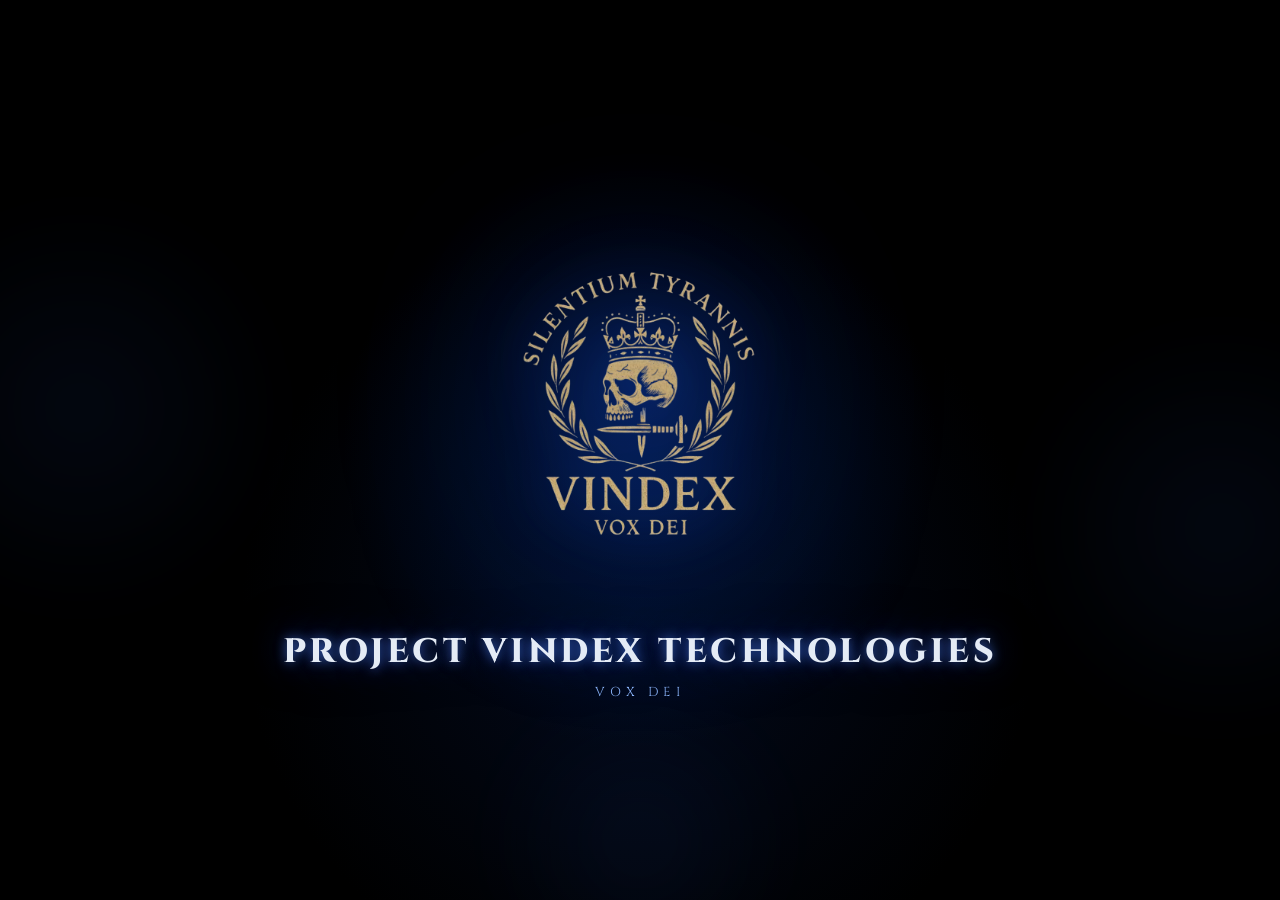
==== index.html @ 969393f7 "Update index.html" ====
<!DOCTYPE html>
<html lang="en">
<head>
  <meta charset="UTF-8" />
  <meta name="viewport" content="width=device-width, initial-scale=1.0" />

  <title>Project Vindex Technologies</title>

  <link rel="stylesheet" href="./style.css?v=21000" />
  <link href="https://fonts.googleapis.com/css2?family=Cinzel:wght@400;600;700;800&family=Inter:wght@300;400;500;600&display=swap" rel="stylesheet" />
</head>

<body>
  <div id="intro" class="intro">
    <div class="smoke smoke-one"></div>
    <div class="smoke smoke-two"></div>
    <div class="smoke smoke-three"></div>

    <img src="vindex-logo.png" class="intro-logo" alt="Project Vindex Technologies Logo" />

    <h1 class="intro-title">Project Vindex Technologies</h1>
    <p class="intro-tagline">Vox Dei</p>
  </div>

  <main class="vindex-screen">
    <div class="parallax-bg"></div>
    <div class="dark-overlay"></div>

    <section id="splashPanel" class="entry-panel active-panel">
      <h1 class="main-title">Project Vindex</h1>
      <p class="main-sub">Establish the record.</p>

      <button id="createBtn" class="primary-btn">Create Account</button>
      <button id="loginBtn" class="secondary-btn">Login</button>
    </section>

    <section id="createPanel" class="form-panel hidden-panel">
      <h2>Create Account</h2>
      <p>Begin your record.</p>

      <input id="fullName" type="text" placeholder="Full Name" />
      <input id="createEmail" type="email" placeholder="Email Address" />
      <input id="createPassword" type="password" placeholder="Create Password" />
      <input id="confirmPassword" type="password" placeholder="Confirm Password" />

      <button id="submitCreateBtn" class="primary-btn">Enter Vindex</button>
      <button id="backFromCreateBtn" class="text-btn">Back</button>
    </section>

    <section id="loginPanel" class="form-panel hidden-panel">
      <h2>Login</h2>
      <p>Return to your record.</p>

      <input id="loginEmail" type="email" placeholder="Email Address" />
      <input id="loginPassword" type="password" placeholder="Password" />

      <button id="submitLoginBtn" class="primary-btn">Access Record</button>
      <button id="backFromLoginBtn" class="text-btn">Back</button>
    </section>

    <div id="messageBox" class="message-box"></div>
  </main>

  <script src="./script.js?v=21000"></script>
</body>
</html>
---- style.css ----
* {
  margin: 0;
  padding: 0;
  box-sizing: border-box;
}

html,
body {
  min-height: 100%;
  background: #000;
  color: #e6edf3;
  font-family: "Inter", Arial, sans-serif;
}

button,
input {
  font-family: inherit;
}

/* INTRO */

.intro {
  position: fixed;
  inset: 0;
  z-index: 9999;
  background:
    radial-gradient(circle at center, rgba(0, 38, 100, 0.46), transparent 38%),
    radial-gradient(circle at 50% 68%, rgba(3, 12, 35, 0.82), transparent 45%),
    #000;
  display: flex;
  align-items: center;
  justify-content: center;
  flex-direction: column;
  overflow: hidden;
}

.smoke {
  position: absolute;
  width: 420px;
  height: 420px;
  border-radius: 50%;
  background: radial-gradient(circle, rgba(35, 82, 180, 0.22), transparent 72%);
  filter: blur(36px);
  opacity: 0.45;
  pointer-events: none;
}

.smoke-one {
  left: -130px;
  top: 22%;
  animation: smokeDriftOne 6s ease-in-out infinite;
}

.smoke-two {
  right: -150px;
  bottom: 18%;
  animation: smokeDriftTwo 7s ease-in-out infinite;
}

.smoke-three {
  width: 300px;
  height: 300px;
  bottom: -90px;
  animation: smokeDriftThree 8s ease-in-out infinite;
}

.intro-logo {
  position: relative;
  z-index: 3;
  width: 285px;
  max-width: 82vw;
  opacity: 0;
  filter:
    blur(22px)
    brightness(0.85)
    contrast(1.05)
    drop-shadow(0 0 24px rgba(10, 50, 160, 0.85))
    drop-shadow(0 0 78px rgba(0, 18, 95, 0.85));
  transform: scale(0.62);
  animation: logoSmokeIn 3.7s cubic-bezier(.2,.8,.2,1) forwards;
}

.intro-title {
  position: relative;
  z-index: 3;
  margin-top: 26px;
  padding: 0 18px;
  font-family: "Cinzel", Georgia, serif;
  font-size: clamp(22px, 6vw, 34px);
  font-weight: 800;
  letter-spacing: 3.5px;
  text-align: center;
  text-transform: uppercase;
  color: #eef5ff;
  opacity: 0;
  text-shadow:
    0 0 12px rgba(80, 135, 255, 0.72),
    0 0 34px rgba(18, 62, 190, 0.65),
    0 0 68px rgba(0, 0, 0, 1);
  animation: titleRise 2.8s ease forwards;
  animation-delay: 0.9s;
}

.intro-tagline {
  position: relative;
  z-index: 3;
  margin-top: 8px;
  font-family: "Cinzel", Georgia, serif;
  font-size: 13px;
  letter-spacing: 5px;
  color: #8eb8ff;
  opacity: 0;
  text-transform: uppercase;
  animation: titleRise 2.4s ease forwards;
  animation-delay: 1.35s;
}

.intro-exit {
  animation: introFadeExit 1.25s ease forwards;
}

/* LOGIN */

.vindex-screen {
  position: relative;
  min-height: 100vh;
  background: #000;
  display: flex;
  align-items: center;
  justify-content: center;
  padding: 20px;
  overflow: hidden;
}

.parallax-bg {
  position: absolute;
  inset: -24px;
  background: url("vindex-bg.png") no-repeat center center;
  background-size: cover;
  transform: scale(1.06);
  transition: transform 0.2s ease-out;
  z-index: 0;
}

.dark-overlay {
  position: absolute;
  inset: 0;
  background:
    radial-gradient(circle at center, rgba(0, 42, 120, 0.18), transparent 38%),
    linear-gradient(to bottom, rgba(0,0,0,0.38), rgba(0,0,0,0.68));
  z-index: 1;
}

.vindex-screen::before,
.vindex-screen::after {
  content: "";
  position: absolute;
  width: 175px;
  height: 240px;
  border-radius: 50%;
  background: radial-gradient(
    circle,
    rgba(255, 145, 45, 0.34) 0%,
    rgba(255, 110, 25, 0.16) 35%,
    transparent 72%
  );
  filter: blur(15px);
  z-index: 1;
  pointer-events: none;
  animation: torchFlicker 2.2s infinite ease-in-out;
}

.vindex-screen::before {
  left: 5%;
  top: 36%;
}

.vindex-screen::after {
  right: 5%;
  top: 36%;
  animation-delay: 0.7s;
}

.entry-panel,
.form-panel {
  position: relative;
  z-index: 3;
  width: 100%;
  max-width: 400px;
  text-align: center;
  animation: panelArrival 0.65s ease forwards;
}

.hidden-panel {
  display: none;
}

.active-panel {
  display: block;
}

.entry-panel,
.form-panel {
  padding: 24px;
  border-radius: 20px;
  border: 1px solid rgba(95, 135, 215, 0.38);
  background:
    linear-gradient(145deg, rgba(10, 18, 35, 0.72), rgba(0, 0, 0, 0.68));
  backdrop-filter: blur(10px);
  box-shadow:
    0 18px 42px rgba(0, 0, 0, 0.78),
    0 0 36px rgba(15, 70, 180, 0.18),
    inset 0 0 22px rgba(255, 255, 255, 0.035);
}

.main-title,
.form-panel h2 {
  font-family: "Cinzel", Georgia, serif;
  font-size: 30px;
  letter-spacing: 4px;
  margin-bottom: 8px;
  color: #f1f6ff;
  text-transform: uppercase;
  text-shadow:
    0 0 12px rgba(80, 130, 255, 0.5),
    0 0 32px rgba(18, 60, 190, 0.52);
}

.main-sub,
.form-panel p {
  color: #b6c0cc;
  font-size: 14px;
  margin-bottom: 18px;
  letter-spacing: 0.5px;
}

input {
  width: 100%;
  padding: 15px;
  margin: 8px 0;
  border-radius: 12px;
  border: 1px solid rgba(130, 170, 230, 0.38);
  background: rgba(0, 0, 0, 0.7);
  color: #e6edf3;
  font-size: 15px;
  outline: none;
}

input::placeholder {
  color: rgba(230, 237, 243, 0.55);
}

input:focus {
  border-color: rgba(125, 175, 255, 0.82);
  box-shadow: 0 0 16px rgba(60, 120, 255, 0.22);
}

.primary-btn,
.secondary-btn {
  width: 100%;
  padding: 15px;
  margin-top: 11px;
  border-radius: 14px;
  font-weight: 800;
  letter-spacing: 1.6px;
  text-transform: uppercase;
  cursor: pointer;
  transition: transform 0.15s ease, box-shadow 0.15s ease, border 0.15s ease;
}

.primary-btn {
  background: linear-gradient(135deg, #f4f7fa, #aeb6bd);
  color: #050505;
  border: 1px solid rgba(255, 255, 255, 0.82);
  box-shadow:
    0 0 18px rgba(80, 130, 255, 0.28),
    inset 0 0 10px rgba(255,255,255,0.28);
}

.secondary-btn {
  background: rgba(0, 0, 0, 0.62);
  color: #d9dee3;
  border: 1px solid rgba(130, 170, 230, 0.46);
}

.primary-btn:active,
.secondary-btn:active,
.text-btn:active {
  transform: scale(0.97);
}

.text-btn {
  margin-top: 13px;
  background: none;
  border: none;
  color: #c6ced6;
  font-size: 15px;
}

/* DASHBOARD */

.dash-page {
  position: relative;
  min-height: 100vh;
  background: url("vindex-dashboard.png") no-repeat center center;
  background-size: cover;
  color: #d9dee3;
  overflow-x: hidden;
}

.dash-page::after {
  content: "";
  position: absolute;
  inset: 0;
  background: radial-gradient(circle at center, transparent 38%, rgba(0, 0, 0, 0.72) 100%);
  z-index: 1;
  pointer-events: none;
}

.dash-overlay {
  position: absolute;
  inset: 0;
  background:
    radial-gradient(circle at center, rgba(255,255,255,0.08), transparent 38%),
    linear-gradient(to bottom, rgba(0,0,0,0.55), rgba(0,0,0,0.86));
  backdrop-filter: blur(2px);
  z-index: 1;
}

.dash-hero {
  position: relative;
  z-index: 2;
  text-align: center;
  padding: 42px 20px 12px;
  animation: fadeDown 0.65s ease forwards;
}

.pv-mark {
  font-size: 28px;
  margin-bottom: 10px;
  opacity: 0.78;
  text-shadow: 0 0 14px rgba(255,255,255,0.25);
}

.dash-hero h1 {
  font-family: "Cinzel", Georgia, serif;
  font-size: 25px;
  letter-spacing: 3px;
  text-transform: uppercase;
  color: #e6edf3;
  text-shadow:
    0 0 10px rgba(255,255,255,0.22),
    0 0 22px rgba(0,0,0,0.9);
}

.latin {
  font-size: 13px;
  color: #aeb6bd;
  letter-spacing: 2px;
  margin-top: 4px;
  opacity: 0.85;
}

.dash-actions {
  position: relative;
  z-index: 2;
  padding: 20px;
  display: grid;
  grid-template-columns: 1fr 1fr;
  gap: 18px;
  animation: riseIn 0.65s ease forwards;
}

.dash-card {
  min-height: 255px;
  background: rgba(0, 0, 0, 0.68);
  border: 1px solid rgba(220, 230, 240, 0.48);
  border-radius: 18px;
  padding: 20px 14px;
  text-align: center;
  color: #e6edf3;
  backdrop-filter: blur(8px);
  box-shadow:
    inset 0 0 22px rgba(255,255,255,0.045),
    0 8px 22px rgba(0,0,0,0.75);
  transition: transform 0.18s ease, border 0.18s ease, box-shadow 0.18s ease, background 0.18s ease;
}

.dash-card:first-child {
  animation: glowPulse 3s infinite ease-in-out;
}

.card-icon {
  font-size: 30px;
  margin-bottom: 18px;
}

.dash-card span {
  display: block;
  font-family: "Cinzel", Georgia, serif;
  font-size: 20px;
  font-weight: 600;
  line-height: 1.15;
}

.dash-card small {
  display: block;
  margin-top: 14px;
  font-size: 14px;
  color: #b8c0c8;
  line-height: 1.35;
}

.dash-card b {
  display: block;
  margin-top: 18px;
  font-size: 20px;
  color: #d9dee3;
  font-weight: normal;
}

.dash-card:hover,
.dash-card:focus {
  border-color: #ffffff;
  background: rgba(10,10,10,0.78);
  box-shadow:
    0 0 18px rgba(255,255,255,0.25),
    0 0 42px rgba(255,255,255,0.08),
    inset 0 0 18px rgba(255,255,255,0.07);
}

.dash-card:active {
  transform: scale(0.96);
}

.dash-footer {
  position: relative;
  z-index: 2;
  margin: 24px 20px 0;
  padding-top: 14px;
  border-top: 1px solid rgba(255,255,255,0.1);
  display: flex;
  justify-content: space-between;
  align-items: center;
}

.dash-footer button {
  background: none;
  border: none;
  color: #aeb6bd;
  font-size: 14px;
}

.dash-footer p {
  font-size: 11px;
  color: #8d969e;
  text-align: center;
  letter-spacing: 1px;
  max-width: 200px;
}

/* GUIDEBOOK */

.guide-page {
  position: relative;
  min-height: 100vh;
  background: url("vindex-dashboard.png") center center no-repeat;
  background-size: cover;
  color: #e6edf3;
  overflow-x: hidden;
}

.guide-overlay {
  position: absolute;
  inset: 0;
  background:
    radial-gradient(circle at 50% 16%, rgba(127,184,255,0.20), transparent 24%),
    radial-gradient(circle at center, rgba(255,255,255,0.07), transparent 38%),
    linear-gradient(to bottom, rgba(0,0,0,0.70), rgba(0,0,0,0.94));
  backdrop-filter: blur(3px);
  z-index: 1;
}

.guide-wrap {
  position: relative;
  z-index: 2;
  max-width: 850px;
  margin: 0 auto;
  padding: 24px 18px 46px;
}

.guide-back {
  width: 100%;
  padding: 13px;
  margin-bottom: 24px;
  border-radius: 12px;
  border: 1px solid rgba(127,184,255,0.35);
  background: rgba(0,0,0,0.66);
  color: #d9dee3;
  font-size: 14px;
  letter-spacing: 0.5px;
  box-shadow: 0 0 18px rgba(127,184,255,0.10);
}

.guide-hero {
  text-align: center;
  margin-bottom: 22px;
  animation: fadeDown 0.7s ease forwards;
}

.guide-kicker {
  font-size: 11px;
  letter-spacing: 3px;
  color: #7fb8ff;
  margin-bottom: 8px;
  text-transform: uppercase;
  opacity: 0.85;
}

.guide-hero h1 {
  font-family: "Cinzel", Georgia, serif;
  font-size: 32px;
  letter-spacing: 3.5px;
  text-transform: uppercase;
  color: #f0f7ff;
  text-shadow:
    0 0 18px rgba(127,184,255,0.45),
    0 0 42px rgba(0,0,0,0.95);
}

.guide-subtitle {
  margin-top: 8px;
  font-size: 13px;
  letter-spacing: 2.5px;
  color: #aeb6bd;
  text-transform: uppercase;
}

.guide-line {
  margin-top: 12px;
  font-size: 15px;
  color: #d9dee3;
  opacity: 0.9;
}

.guide-command {
  border: 1px solid rgba(127,184,255,0.45);
  background:
    linear-gradient(135deg, rgba(127,184,255,0.12), rgba(0,0,0,0.74));
  border-radius: 18px;
  padding: 18px;
  margin-bottom: 18px;
  box-shadow:
    0 0 26px rgba(127,184,255,0.18),
    inset 0 0 22px rgba(255,255,255,0.035);
  animation: riseIn 0.65s ease forwards;
}

.guide-command span {
  display: block;
  font-family: "Cinzel", Georgia, serif;
  font-size: 13px;
  letter-spacing: 2px;
  text-transform: uppercase;
  color: #b9dcff;
  margin-bottom: 6px;
}

.guide-command p {
  color: #d4dce6;
  font-size: 15px;
  line-height: 1.45;
}

.guide-grid {
  display: flex;
  flex-direction: column;
  gap: 14px;
}

.guide-card {
  position: relative;
  border: 1px solid rgba(220,230,240,0.22);
  border-left: 4px solid rgba(127,184,255,0.55);
  border-radius: 17px;
  background:
    linear-gradient(135deg, rgba(127,184,255,0.055), rgba(0,0,0,0.74));
  padding: 17px;
  backdrop-filter: blur(9px);
  box-shadow:
    inset 0 0 18px rgba(255,255,255,0.035),
    0 8px 22px rgba(0,0,0,0.7),
    0 0 12px rgba(127,184,255,0.08);
  transition: all 0.25s ease;
  animation: riseIn 0.55s ease both;
}

.guide-card.active {
  border-color: rgba(127,184,255,0.85);
  border-left-color: #7fb8ff;
  box-shadow:
    0 0 24px rgba(127,184,255,0.26),
    0 0 60px rgba(127,184,255,0.08),
    inset 0 0 20px rgba(255,255,255,0.055);
}

.guide-header {
  display: flex;
  align-items: center;
  gap: 12px;
}

.guide-badge {
  width: 38px;
  height: 38px;
  border-radius: 50%;
  flex: 0 0 auto;
  display: grid;
  place-items: center;
  border: 1px solid rgba(127,184,255,0.55);
  background: rgba(127,184,255,0.12);
  color: #b9dcff;
  font-weight: 700;
  box-shadow:
    0 0 14px rgba(127,184,255,0.35),
    inset 0 0 10px rgba(255,255,255,0.05);
}

.guide-header h2 {
  font-family: "Cinzel", Georgia, serif;
  font-size: 18px;
  letter-spacing: 1px;
  color: #f0f7ff;
  line-height: 1.15;
}

.guide-header small {
  display: block;
  margin-top: 4px;
  color: #7fb8ff;
  font-size: 11px;
  letter-spacing: 1.4px;
  font-weight: 700;
}

.toggle-mark {
  margin-left: auto;
  width: 30px;
  height: 30px;
  border-radius: 50%;
  flex: 0 0 auto;
  display: grid;
  place-items: center;
  border: 1px solid rgba(127,184,255,0.38);
  color: #e6f2ff;
  font-size: 21px;
  line-height: 1;
  background: rgba(0,0,0,0.45);
}

.guide-body {
  max-height: 0;
  overflow: hidden;
  opacity: 0;
  transition: all 0.3s ease;
}

.guide-card.active .guide-body {
  max-height: 390px;
  opacity: 1;
  margin-top: 14px;
}

.guide-line-item {
  position: relative;
  padding: 10px 10px 10px 22px;
  margin-top: 7px;
  border-radius: 10px;
  background: rgba(255,255,255,0.035);
  border: 1px solid rgba(255,255,255,0.05);
  color: #cbd6e2;
  font-size: 14px;
  line-height: 1.35;
}

.guide-line-item::before {
  content: "";
  position: absolute;
  left: 9px;
  top: 15px;
  width: 6px;
  height: 6px;
  border-radius: 50%;
  background: #7fb8ff;
  box-shadow: 0 0 10px rgba(127,184,255,0.8);
}

/* MESSAGE */

.message-box {
  position: fixed;
  bottom: 20px;
  left: 15px;
  right: 15px;
  display: none;
  padding: 12px;
  background: rgba(0,0,0,0.92);
  border: 1px solid #999;
  border-radius: 10px;
  text-align: center;
  color: #d9dee3;
  z-index: 10;
}

.message-box.show {
  display: block;
  animation: riseIn 0.25s ease forwards;
}

/* ANIMATIONS */

@keyframes logoSmokeIn {
  0% {
    opacity: 0;
    filter: blur(24px) brightness(0.72);
    transform: scale(0.55) translateY(14px);
  }

  42% {
    opacity: 0.62;
    filter: blur(12px) brightness(0.95);
  }

  100% {
    opacity: 1;
    filter:
      blur(0)
      brightness(1.1)
      contrast(1.14)
      drop-shadow(0 0 26px rgba(20, 70, 180, 0.82))
      drop-shadow(0 0 82px rgba(0, 25, 130, 0.72));
    transform: scale(1.12) translateY(0);
  }
}

@keyframes titleRise {
  0% {
    opacity: 0;
    transform: translateY(14px);
  }

  100% {
    opacity: 0.96;
    transform: translateY(0);
  }
}

@keyframes introFadeExit {
  to {
    opacity: 0;
    transform: scale(1.06);
    pointer-events: none;
  }
}

@keyframes smokeDriftOne {
  0%, 100% {
    transform: translate(0, 0) scale(1);
    opacity: 0.35;
  }

  50% {
    transform: translate(40px, -24px) scale(1.18);
    opacity: 0.75;
  }
}

@keyframes smokeDriftTwo {
  0%, 100% {
    transform: translate(0, 0) scale(1);
    opacity: 0.38;
  }

  50% {
    transform: translate(-42px, -18px) scale(1.2);
    opacity: 0.72;
  }
}

@keyframes smokeDriftThree {
  0%, 100% {
    transform: translateY(0) scale(1);
    opacity: 0.24;
  }

  50% {
    transform: translateY(-34px) scale(1.18);
    opacity: 0.6;
  }
}

@keyframes panelArrival {
  from {
    opacity: 0;
    transform: translateY(18px) scale(0.98);
  }

  to {
    opacity: 1;
    transform: translateY(0) scale(1);
  }
}

@keyframes riseIn {
  from {
    opacity: 0;
    transform: translateY(18px);
  }

  to {
    opacity: 1;
    transform: translateY(0);
  }
}

@keyframes fadeDown {
  from {
    opacity: 0;
    transform: translateY(-14px);
  }

  to {
    opacity: 1;
    transform: translateY(0);
  }
}

@keyframes glowPulse {
  0% {
    box-shadow:
      inset 0 0 22px rgba(255,255,255,0.045),
      0 8px 22px rgba(0,0,0,0.75);
  }

  50% {
    box-shadow:
      inset 0 0 25px rgba(255,255,255,0.08),
      0 0 26px rgba(255,255,255,0.22),
      0 8px 24px rgba(0,0,0,0.85);
  }

  100% {
    box-shadow:
      inset 0 0 22px rgba(255,255,255,0.045),
      0 8px 22px rgba(0,0,0,0.75);
  }
}

@keyframes torchFlicker {
  0% {
    opacity: 0.55;
    transform: scale(1) translateY(0);
  }

  20% {
    opacity: 0.82;
    transform: scale(1.08) translateY(-4px);
  }

  40% {
    opacity: 0.48;
    transform: scale(0.96) translateY(2px);
  }

  60% {
    opacity: 0.78;
    transform: scale(1.05) translateY(-3px);
  }

  80% {
    opacity: 0.62;
    transform: scale(1.02) translateY(1px);
  }

  100% {
    opacity: 0.55;
    transform: scale(1) translateY(0);
  }
}
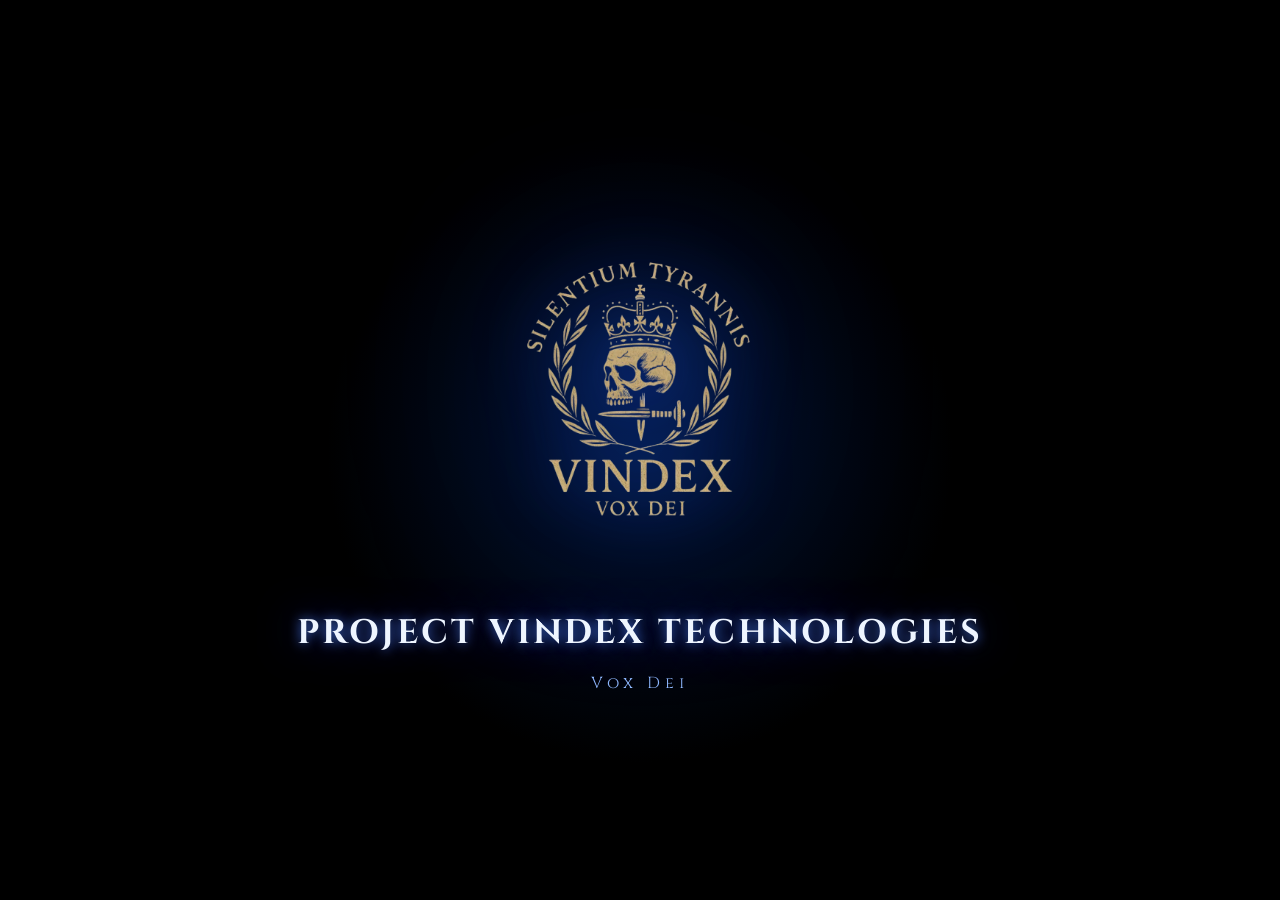
==== commit b3fd6e7f: "Update index.html" ====
--- a/index.html
+++ b/index.html
@@ -6,35 +6,282 @@
 
   <title>Project Vindex Technologies</title>
 
-  <link rel="stylesheet" href="./style.css?v=21000" />
   <link href="https://fonts.googleapis.com/css2?family=Cinzel:wght@400;600;700;800&family=Inter:wght@300;400;500;600&display=swap" rel="stylesheet" />
+
+  <style>
+    * {
+      margin: 0;
+      padding: 0;
+      box-sizing: border-box;
+    }
+
+    html, body {
+      min-height: 100%;
+      background: #000;
+      color: #e6edf3;
+      font-family: "Inter", Arial, sans-serif;
+    }
+
+    body {
+      overflow: hidden;
+    }
+
+    .intro {
+      position: fixed;
+      inset: 0;
+      z-index: 9999;
+      background:
+        radial-gradient(circle at center, rgba(0, 38, 100, 0.5), transparent 40%),
+        #000;
+      display: flex;
+      align-items: center;
+      justify-content: center;
+      flex-direction: column;
+    }
+
+    .intro-logo {
+      width: 280px;
+      max-width: 80vw;
+      opacity: 0;
+      filter:
+        blur(20px)
+        drop-shadow(0 0 30px rgba(35, 90, 220, 0.9));
+      animation: smokeIn 3.4s ease forwards;
+    }
+
+    .intro-title {
+      margin-top: 24px;
+      padding: 0 20px;
+      font-family: "Cinzel", Georgia, serif;
+      font-size: clamp(22px, 6vw, 34px);
+      letter-spacing: 3px;
+      text-align: center;
+      text-transform: uppercase;
+      opacity: 0;
+      color: #eef5ff;
+      text-shadow:
+        0 0 12px rgba(80, 135, 255, 0.8),
+        0 0 40px rgba(0, 40, 160, 0.8);
+      animation: titleIn 2.5s ease forwards;
+      animation-delay: 0.8s;
+    }
+
+    .intro-tagline {
+      margin-top: 8px;
+      font-family: "Cinzel", Georgia, serif;
+      letter-spacing: 5px;
+      color: #8eb8ff;
+      opacity: 0;
+      animation: titleIn 2s ease forwards;
+      animation-delay: 1.3s;
+    }
+
+    .intro.hide {
+      animation: fadeIntro 1.2s ease forwards;
+    }
+
+    .app {
+      position: relative;
+      min-height: 100vh;
+      background: url("vindex-bg.png") center/cover no-repeat;
+      display: flex;
+      align-items: center;
+      justify-content: center;
+      padding: 20px;
+    }
+
+    .app::before {
+      content: "";
+      position: absolute;
+      inset: 0;
+      background:
+        radial-gradient(circle at center, rgba(0, 42, 120, 0.18), transparent 38%),
+        linear-gradient(to bottom, rgba(0,0,0,0.42), rgba(0,0,0,0.72));
+    }
+
+    .panel {
+      position: relative;
+      z-index: 2;
+      width: 100%;
+      max-width: 400px;
+      padding: 24px;
+      border-radius: 20px;
+      border: 1px solid rgba(95, 135, 215, 0.4);
+      background: rgba(0,0,0,0.7);
+      backdrop-filter: blur(10px);
+      box-shadow:
+        0 18px 42px rgba(0,0,0,0.8),
+        0 0 36px rgba(15,70,180,0.22);
+      text-align: center;
+      display: none;
+      animation: panelIn 0.7s ease forwards;
+    }
+
+    .panel.active {
+      display: block;
+    }
+
+    h1, h2 {
+      font-family: "Cinzel", Georgia, serif;
+      text-transform: uppercase;
+      color: #f1f6ff;
+      text-shadow:
+        0 0 12px rgba(80,130,255,0.55),
+        0 0 32px rgba(18,60,190,0.55);
+    }
+
+    h1 {
+      font-size: 30px;
+      letter-spacing: 4px;
+      margin-bottom: 8px;
+    }
+
+    h2 {
+      font-size: 24px;
+      letter-spacing: 3px;
+      margin-bottom: 10px;
+    }
+
+    p {
+      color: #b6c0cc;
+      margin-bottom: 18px;
+    }
+
+    input {
+      width: 100%;
+      padding: 15px;
+      margin: 8px 0;
+      border-radius: 12px;
+      border: 1px solid rgba(130,170,230,0.4);
+      background: rgba(0,0,0,0.75);
+      color: #e6edf3;
+      font-size: 15px;
+      outline: none;
+    }
+
+    button {
+      width: 100%;
+      padding: 15px;
+      margin-top: 11px;
+      border-radius: 14px;
+      font-weight: 800;
+      letter-spacing: 1.5px;
+      text-transform: uppercase;
+      cursor: pointer;
+      font-family: inherit;
+    }
+
+    .primary {
+      background: linear-gradient(135deg, #f4f7fa, #aeb6bd);
+      color: #050505;
+      border: 1px solid rgba(255,255,255,0.8);
+    }
+
+    .secondary {
+      background: rgba(0,0,0,0.65);
+      color: #d9dee3;
+      border: 1px solid rgba(130,170,230,0.5);
+    }
+
+    .text {
+      background: none;
+      border: none;
+      color: #c6ced6;
+    }
+
+    .message {
+      position: fixed;
+      bottom: 20px;
+      left: 15px;
+      right: 15px;
+      display: none;
+      padding: 12px;
+      background: rgba(0,0,0,0.92);
+      border: 1px solid #999;
+      border-radius: 10px;
+      text-align: center;
+      color: #d9dee3;
+      z-index: 10000;
+    }
+
+    .message.show {
+      display: block;
+    }
+
+    @keyframes smokeIn {
+      0% {
+        opacity: 0;
+        filter: blur(24px) brightness(0.7);
+        transform: scale(0.55);
+      }
+
+      55% {
+        opacity: 0.65;
+        filter: blur(10px) brightness(0.95);
+      }
+
+      100% {
+        opacity: 1;
+        filter:
+          blur(0)
+          brightness(1.1)
+          contrast(1.12)
+          drop-shadow(0 0 28px rgba(20,70,180,0.9))
+          drop-shadow(0 0 80px rgba(0,25,130,0.75));
+        transform: scale(1.1);
+      }
+    }
+
+    @keyframes titleIn {
+      from {
+        opacity: 0;
+        transform: translateY(14px);
+      }
+
+      to {
+        opacity: 1;
+        transform: translateY(0);
+      }
+    }
+
+    @keyframes fadeIntro {
+      to {
+        opacity: 0;
+        visibility: hidden;
+      }
+    }
+
+    @keyframes panelIn {
+      from {
+        opacity: 0;
+        transform: translateY(18px);
+      }
+
+      to {
+        opacity: 1;
+        transform: translateY(0);
+      }
+    }
+  </style>
 </head>
 
 <body>
   <div id="intro" class="intro">
-    <div class="smoke smoke-one"></div>
-    <div class="smoke smoke-two"></div>
-    <div class="smoke smoke-three"></div>
-
     <img src="vindex-logo.png" class="intro-logo" alt="Project Vindex Technologies Logo" />
-
     <h1 class="intro-title">Project Vindex Technologies</h1>
     <p class="intro-tagline">Vox Dei</p>
   </div>
 
-  <main class="vindex-screen">
-    <div class="parallax-bg"></div>
-    <div class="dark-overlay"></div>
-
-    <section id="splashPanel" class="entry-panel active-panel">
-      <h1 class="main-title">Project Vindex</h1>
-      <p class="main-sub">Establish the record.</p>
-
-      <button id="createBtn" class="primary-btn">Create Account</button>
-      <button id="loginBtn" class="secondary-btn">Login</button>
+  <main class="app">
+    <section id="splashPanel" class="panel active">
+      <h1>Project Vindex</h1>
+      <p>Establish the record.</p>
+
+      <button class="primary" onclick="showPanel('createPanel')">Create Account</button>
+      <button class="secondary" onclick="showPanel('loginPanel')">Login</button>
     </section>
 
-    <section id="createPanel" class="form-panel hidden-panel">
+    <section id="createPanel" class="panel">
       <h2>Create Account</h2>
       <p>Begin your record.</p>
 
@@ -43,24 +290,102 @@
       <input id="createPassword" type="password" placeholder="Create Password" />
       <input id="confirmPassword" type="password" placeholder="Confirm Password" />
 
-      <button id="submitCreateBtn" class="primary-btn">Enter Vindex</button>
-      <button id="backFromCreateBtn" class="text-btn">Back</button>
+      <button class="primary" onclick="createUser()">Enter Vindex</button>
+      <button class="text" onclick="showPanel('splashPanel')">Back</button>
     </section>
 
-    <section id="loginPanel" class="form-panel hidden-panel">
+    <section id="loginPanel" class="panel">
       <h2>Login</h2>
       <p>Return to your record.</p>
 
       <input id="loginEmail" type="email" placeholder="Email Address" />
       <input id="loginPassword" type="password" placeholder="Password" />
 
-      <button id="submitLoginBtn" class="primary-btn">Access Record</button>
-      <button id="backFromLoginBtn" class="text-btn">Back</button>
+      <button class="primary" onclick="loginUser()">Access Record</button>
+      <button class="text" onclick="showPanel('splashPanel')">Back</button>
     </section>
-
-    <div id="messageBox" class="message-box"></div>
   </main>
 
-  <script src="./script.js?v=21000"></script>
+  <div id="messageBox" class="message"></div>
+
+  <script>
+    window.addEventListener("load", function () {
+      const intro = document.getElementById("intro");
+
+      setTimeout(function () {
+        intro.classList.add("hide");
+      }, 4300);
+
+      setTimeout(function () {
+        intro.style.display = "none";
+      }, 5600);
+    });
+
+    function showPanel(id) {
+      document.getElementById("splashPanel").classList.remove("active");
+      document.getElementById("createPanel").classList.remove("active");
+      document.getElementById("loginPanel").classList.remove("active");
+
+      document.getElementById(id).classList.add("active");
+    }
+
+    function createUser() {
+      const fullName = document.getElementById("fullName").value.trim();
+      const email = document.getElementById("createEmail").value.trim().toLowerCase();
+      const password = document.getElementById("createPassword").value.trim();
+      const confirmPassword = document.getElementById("confirmPassword").value.trim();
+
+      if (!fullName || !email || !password || !confirmPassword) {
+        showMessage("Complete all fields.");
+        return;
+      }
+
+      if (password !== confirmPassword) {
+        showMessage("Passwords do not match.");
+        return;
+      }
+
+      localStorage.setItem("vindex_user", JSON.stringify({
+        fullName: fullName,
+        email: email,
+        password: password
+      }));
+
+      localStorage.setItem("vindex_logged_in", "true");
+
+      window.location.href = "dashboard.html?v=22000";
+    }
+
+    function loginUser() {
+      const email = document.getElementById("loginEmail").value.trim().toLowerCase();
+      const password = document.getElementById("loginPassword").value.trim();
+
+      const user = JSON.parse(localStorage.getItem("vindex_user"));
+
+      if (!email || !password) {
+        showMessage("Enter email and password.");
+        return;
+      }
+
+      if (!user || user.email !== email || user.password !== password) {
+        showMessage("No matching record found.");
+        return;
+      }
+
+      localStorage.setItem("vindex_logged_in", "true");
+
+      window.location.href = "dashboard.html?v=22000";
+    }
+
+    function showMessage(text) {
+      const box = document.getElementById("messageBox");
+      box.textContent = text;
+      box.classList.add("show");
+
+      setTimeout(function () {
+        box.classList.remove("show");
+      }, 1800);
+    }
+  </script>
 </body>
 </html>
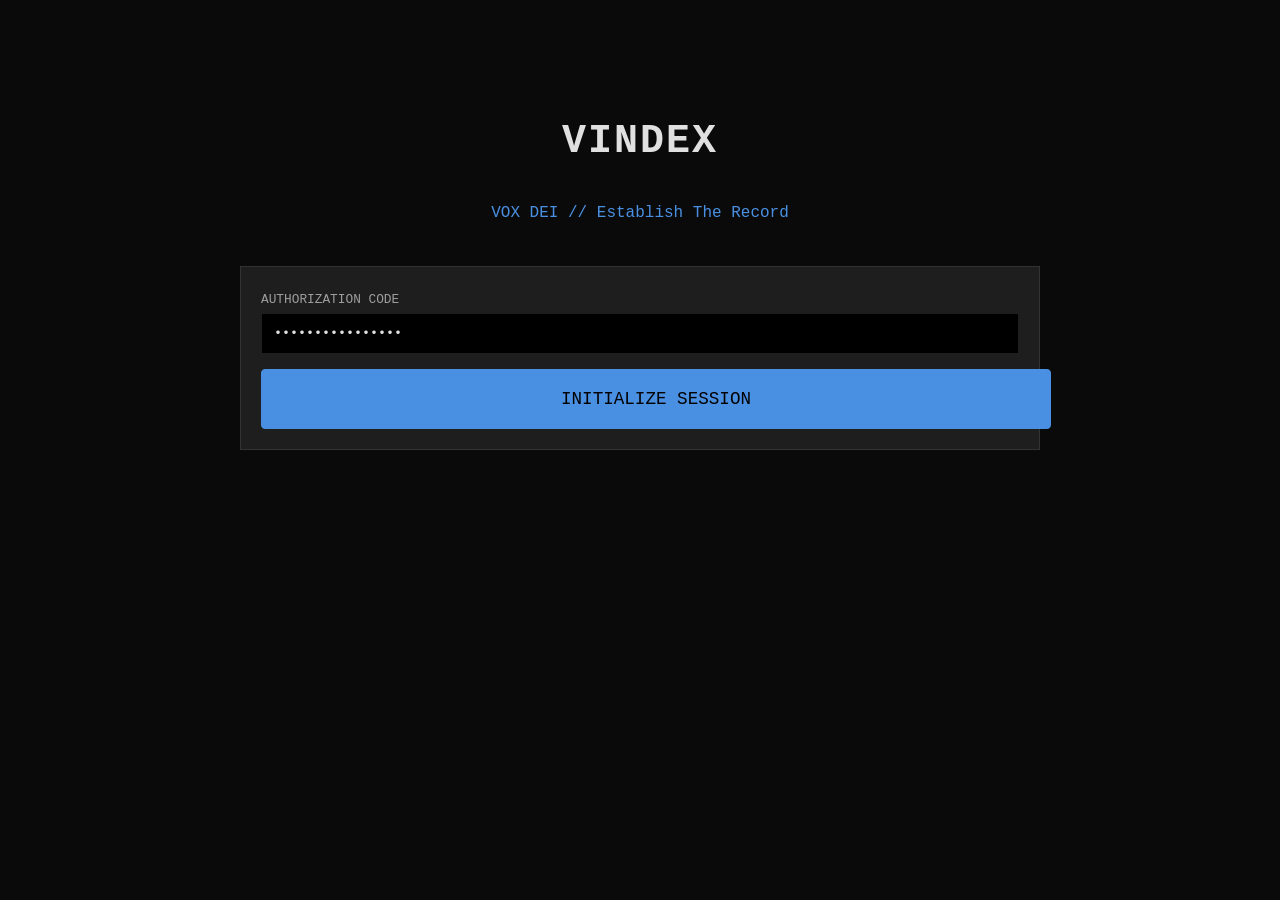
==== commit 9e2db6dc: "Update index.html" ====
--- a/index.html
+++ b/index.html
@@ -1,391 +1,25 @@
 <!DOCTYPE html>
 <html lang="en">
 <head>
-  <meta charset="UTF-8" />
-  <meta name="viewport" content="width=device-width, initial-scale=1.0" />
+  <meta charset="UTF-8">
+  <meta name="viewport" content="width=device-width, initial-scale=1.0">
+  <title>VINDEX | Front Gate</title>
+  <link rel="manifest" href="manifest.json">
+  <link rel="apple-touch-icon" href="assets/logo-192.png">
+  <link rel="stylesheet" href="style.css">
+</head>
+<body>
+  <div class="vindex-container" style="margin-top: 10vh; text-align: center;">
+    <h1 style="font-size: 2.5em; letter-spacing: 2px;">VINDEX</h1>
+    <p style="color: var(--accent-color); margin-bottom: 40px;">VOX DEI // Establish The Record</p>
 
-  <title>Project Vindex Technologies</title>
-
-  <link href="https://fonts.googleapis.com/css2?family=Cinzel:wght@400;600;700;800&family=Inter:wght@300;400;500;600&display=swap" rel="stylesheet" />
-
-  <style>
-    * {
-      margin: 0;
-      padding: 0;
-      box-sizing: border-box;
-    }
-
-    html, body {
-      min-height: 100%;
-      background: #000;
-      color: #e6edf3;
-      font-family: "Inter", Arial, sans-serif;
-    }
-
-    body {
-      overflow: hidden;
-    }
-
-    .intro {
-      position: fixed;
-      inset: 0;
-      z-index: 9999;
-      background:
-        radial-gradient(circle at center, rgba(0, 38, 100, 0.5), transparent 40%),
-        #000;
-      display: flex;
-      align-items: center;
-      justify-content: center;
-      flex-direction: column;
-    }
-
-    .intro-logo {
-      width: 280px;
-      max-width: 80vw;
-      opacity: 0;
-      filter:
-        blur(20px)
-        drop-shadow(0 0 30px rgba(35, 90, 220, 0.9));
-      animation: smokeIn 3.4s ease forwards;
-    }
-
-    .intro-title {
-      margin-top: 24px;
-      padding: 0 20px;
-      font-family: "Cinzel", Georgia, serif;
-      font-size: clamp(22px, 6vw, 34px);
-      letter-spacing: 3px;
-      text-align: center;
-      text-transform: uppercase;
-      opacity: 0;
-      color: #eef5ff;
-      text-shadow:
-        0 0 12px rgba(80, 135, 255, 0.8),
-        0 0 40px rgba(0, 40, 160, 0.8);
-      animation: titleIn 2.5s ease forwards;
-      animation-delay: 0.8s;
-    }
-
-    .intro-tagline {
-      margin-top: 8px;
-      font-family: "Cinzel", Georgia, serif;
-      letter-spacing: 5px;
-      color: #8eb8ff;
-      opacity: 0;
-      animation: titleIn 2s ease forwards;
-      animation-delay: 1.3s;
-    }
-
-    .intro.hide {
-      animation: fadeIntro 1.2s ease forwards;
-    }
-
-    .app {
-      position: relative;
-      min-height: 100vh;
-      background: url("vindex-bg.png") center/cover no-repeat;
-      display: flex;
-      align-items: center;
-      justify-content: center;
-      padding: 20px;
-    }
-
-    .app::before {
-      content: "";
-      position: absolute;
-      inset: 0;
-      background:
-        radial-gradient(circle at center, rgba(0, 42, 120, 0.18), transparent 38%),
-        linear-gradient(to bottom, rgba(0,0,0,0.42), rgba(0,0,0,0.72));
-    }
-
-    .panel {
-      position: relative;
-      z-index: 2;
-      width: 100%;
-      max-width: 400px;
-      padding: 24px;
-      border-radius: 20px;
-      border: 1px solid rgba(95, 135, 215, 0.4);
-      background: rgba(0,0,0,0.7);
-      backdrop-filter: blur(10px);
-      box-shadow:
-        0 18px 42px rgba(0,0,0,0.8),
-        0 0 36px rgba(15,70,180,0.22);
-      text-align: center;
-      display: none;
-      animation: panelIn 0.7s ease forwards;
-    }
-
-    .panel.active {
-      display: block;
-    }
-
-    h1, h2 {
-      font-family: "Cinzel", Georgia, serif;
-      text-transform: uppercase;
-      color: #f1f6ff;
-      text-shadow:
-        0 0 12px rgba(80,130,255,0.55),
-        0 0 32px rgba(18,60,190,0.55);
-    }
-
-    h1 {
-      font-size: 30px;
-      letter-spacing: 4px;
-      margin-bottom: 8px;
-    }
-
-    h2 {
-      font-size: 24px;
-      letter-spacing: 3px;
-      margin-bottom: 10px;
-    }
-
-    p {
-      color: #b6c0cc;
-      margin-bottom: 18px;
-    }
-
-    input {
-      width: 100%;
-      padding: 15px;
-      margin: 8px 0;
-      border-radius: 12px;
-      border: 1px solid rgba(130,170,230,0.4);
-      background: rgba(0,0,0,0.75);
-      color: #e6edf3;
-      font-size: 15px;
-      outline: none;
-    }
-
-    button {
-      width: 100%;
-      padding: 15px;
-      margin-top: 11px;
-      border-radius: 14px;
-      font-weight: 800;
-      letter-spacing: 1.5px;
-      text-transform: uppercase;
-      cursor: pointer;
-      font-family: inherit;
-    }
-
-    .primary {
-      background: linear-gradient(135deg, #f4f7fa, #aeb6bd);
-      color: #050505;
-      border: 1px solid rgba(255,255,255,0.8);
-    }
-
-    .secondary {
-      background: rgba(0,0,0,0.65);
-      color: #d9dee3;
-      border: 1px solid rgba(130,170,230,0.5);
-    }
-
-    .text {
-      background: none;
-      border: none;
-      color: #c6ced6;
-    }
-
-    .message {
-      position: fixed;
-      bottom: 20px;
-      left: 15px;
-      right: 15px;
-      display: none;
-      padding: 12px;
-      background: rgba(0,0,0,0.92);
-      border: 1px solid #999;
-      border-radius: 10px;
-      text-align: center;
-      color: #d9dee3;
-      z-index: 10000;
-    }
-
-    .message.show {
-      display: block;
-    }
-
-    @keyframes smokeIn {
-      0% {
-        opacity: 0;
-        filter: blur(24px) brightness(0.7);
-        transform: scale(0.55);
-      }
-
-      55% {
-        opacity: 0.65;
-        filter: blur(10px) brightness(0.95);
-      }
-
-      100% {
-        opacity: 1;
-        filter:
-          blur(0)
-          brightness(1.1)
-          contrast(1.12)
-          drop-shadow(0 0 28px rgba(20,70,180,0.9))
-          drop-shadow(0 0 80px rgba(0,25,130,0.75));
-        transform: scale(1.1);
-      }
-    }
-
-    @keyframes titleIn {
-      from {
-        opacity: 0;
-        transform: translateY(14px);
-      }
-
-      to {
-        opacity: 1;
-        transform: translateY(0);
-      }
-    }
-
-    @keyframes fadeIntro {
-      to {
-        opacity: 0;
-        visibility: hidden;
-      }
-    }
-
-    @keyframes panelIn {
-      from {
-        opacity: 0;
-        transform: translateY(18px);
-      }
-
-      to {
-        opacity: 1;
-        transform: translateY(0);
-      }
-    }
-  </style>
-</head>
-
-<body>
-  <div id="intro" class="intro">
-    <img src="vindex-logo.png" class="intro-logo" alt="Project Vindex Technologies Logo" />
-    <h1 class="intro-title">Project Vindex Technologies</h1>
-    <p class="intro-tagline">Vox Dei</p>
+    <div style="text-align: left; background-color: var(--surface-color); padding: 20px; border: 1px solid #333;">
+      <label style="color: var(--text-secondary); font-size: 0.8em;">AUTHORIZATION CODE</label>
+      <input type="password" class="vindex-input" placeholder="Enter standard protocol..." value="Manning-25CR1298">
+      
+      <a href="dashboard.html" class="vindex-btn primary">INITIALIZE SESSION</a>
+    </div>
   </div>
-
-  <main class="app">
-    <section id="splashPanel" class="panel active">
-      <h1>Project Vindex</h1>
-      <p>Establish the record.</p>
-
-      <button class="primary" onclick="showPanel('createPanel')">Create Account</button>
-      <button class="secondary" onclick="showPanel('loginPanel')">Login</button>
-    </section>
-
-    <section id="createPanel" class="panel">
-      <h2>Create Account</h2>
-      <p>Begin your record.</p>
-
-      <input id="fullName" type="text" placeholder="Full Name" />
-      <input id="createEmail" type="email" placeholder="Email Address" />
-      <input id="createPassword" type="password" placeholder="Create Password" />
-      <input id="confirmPassword" type="password" placeholder="Confirm Password" />
-
-      <button class="primary" onclick="createUser()">Enter Vindex</button>
-      <button class="text" onclick="showPanel('splashPanel')">Back</button>
-    </section>
-
-    <section id="loginPanel" class="panel">
-      <h2>Login</h2>
-      <p>Return to your record.</p>
-
-      <input id="loginEmail" type="email" placeholder="Email Address" />
-      <input id="loginPassword" type="password" placeholder="Password" />
-
-      <button class="primary" onclick="loginUser()">Access Record</button>
-      <button class="text" onclick="showPanel('splashPanel')">Back</button>
-    </section>
-  </main>
-
-  <div id="messageBox" class="message"></div>
-
-  <script>
-    window.addEventListener("load", function () {
-      const intro = document.getElementById("intro");
-
-      setTimeout(function () {
-        intro.classList.add("hide");
-      }, 4300);
-
-      setTimeout(function () {
-        intro.style.display = "none";
-      }, 5600);
-    });
-
-    function showPanel(id) {
-      document.getElementById("splashPanel").classList.remove("active");
-      document.getElementById("createPanel").classList.remove("active");
-      document.getElementById("loginPanel").classList.remove("active");
-
-      document.getElementById(id).classList.add("active");
-    }
-
-    function createUser() {
-      const fullName = document.getElementById("fullName").value.trim();
-      const email = document.getElementById("createEmail").value.trim().toLowerCase();
-      const password = document.getElementById("createPassword").value.trim();
-      const confirmPassword = document.getElementById("confirmPassword").value.trim();
-
-      if (!fullName || !email || !password || !confirmPassword) {
-        showMessage("Complete all fields.");
-        return;
-      }
-
-      if (password !== confirmPassword) {
-        showMessage("Passwords do not match.");
-        return;
-      }
-
-      localStorage.setItem("vindex_user", JSON.stringify({
-        fullName: fullName,
-        email: email,
-        password: password
-      }));
-
-      localStorage.setItem("vindex_logged_in", "true");
-
-      window.location.href = "dashboard.html?v=22000";
-    }
-
-    function loginUser() {
-      const email = document.getElementById("loginEmail").value.trim().toLowerCase();
-      const password = document.getElementById("loginPassword").value.trim();
-
-      const user = JSON.parse(localStorage.getItem("vindex_user"));
-
-      if (!email || !password) {
-        showMessage("Enter email and password.");
-        return;
-      }
-
-      if (!user || user.email !== email || user.password !== password) {
-        showMessage("No matching record found.");
-        return;
-      }
-
-      localStorage.setItem("vindex_logged_in", "true");
-
-      window.location.href = "dashboard.html?v=22000";
-    }
-
-    function showMessage(text) {
-      const box = document.getElementById("messageBox");
-      box.textContent = text;
-      box.classList.add("show");
-
-      setTimeout(function () {
-        box.classList.remove("show");
-      }, 1800);
-    }
-  </script>
+  <script src="script.js"></script>
 </body>
 </html>
--- a/style.css
+++ b/style.css
@@ -0,0 +1,102 @@
+/* Vindex Core Variables */
+:root {
+  --bg-color: #0a0a0a;
+  --surface-color: #1e1e1e;
+  --text-primary: #e0e0e0;
+  --text-secondary: #9e9e9e;
+  --accent-color: #4a90e2;
+  --alert-color: #d32f2f;
+  --success-color: #2e7d32;
+}
+
+body {
+  background-color: var(--bg-color);
+  color: var(--text-primary);
+  font-family: 'Courier New', Courier, monospace;
+  margin: 0;
+  padding: 0;
+  line-height: 1.6;
+}
+
+.vindex-container {
+  max-width: 800px;
+  margin: 0 auto;
+  padding: 20px;
+}
+
+/* Headers */
+h1, h2, h3 { text-transform: uppercase; margin-top: 0; }
+.vindex-header {
+  border-bottom: 2px solid var(--surface-color);
+  padding-bottom: 15px;
+  margin-bottom: 30px;
+  text-align: center;
+}
+.vindex-header h1 { color: var(--text-primary); margin-bottom: 5px; font-size: 1.8em; }
+.vindex-header p { color: var(--text-secondary); margin: 0; font-size: 0.9em; }
+
+/* Buttons & Navigation */
+.btn-grid {
+  display: grid;
+  grid-template-columns: 1fr;
+  gap: 15px;
+  margin-top: 20px;
+}
+
+.vindex-btn {
+  display: block;
+  width: 100%;
+  background-color: var(--surface-color);
+  color: var(--accent-color);
+  border: 1px solid var(--accent-color);
+  padding: 15px;
+  font-size: 1.1em;
+  font-family: inherit;
+  text-transform: uppercase;
+  text-align: center;
+  text-decoration: none;
+  border-radius: 4px;
+  cursor: pointer;
+  transition: all 0.2s;
+}
+
+.vindex-btn:hover, .vindex-btn:active {
+  background-color: var(--accent-color);
+  color: #000;
+}
+
+.vindex-btn.primary {
+  background-color: var(--accent-color);
+  color: #000;
+}
+
+/* Playbook Cards */
+.playbook-card {
+  background-color: var(--surface-color);
+  border-left: 4px solid var(--accent-color);
+  padding: 15px;
+  margin-bottom: 20px;
+}
+.playbook-card.alert { border-left-color: var(--alert-color); }
+.playbook-script {
+  background-color: #000;
+  padding: 15px;
+  border: 1px solid #333;
+  color: #4ade80; /* Terminal Green for scripts */
+  font-size: 0.95em;
+  margin-top: 10px;
+}
+
+/* Form Inputs (For Login/Gate) */
+.vindex-input {
+  width: 100%;
+  background-color: #000;
+  border: 1px solid var(--surface-color);
+  color: var(--text-primary);
+  padding: 12px;
+  font-family: inherit;
+  margin-bottom: 15px;
+  box-sizing: border-box;
+}
+
+/* (The Timeline CSS from earlier remains exactly the same, append it here if needed) */
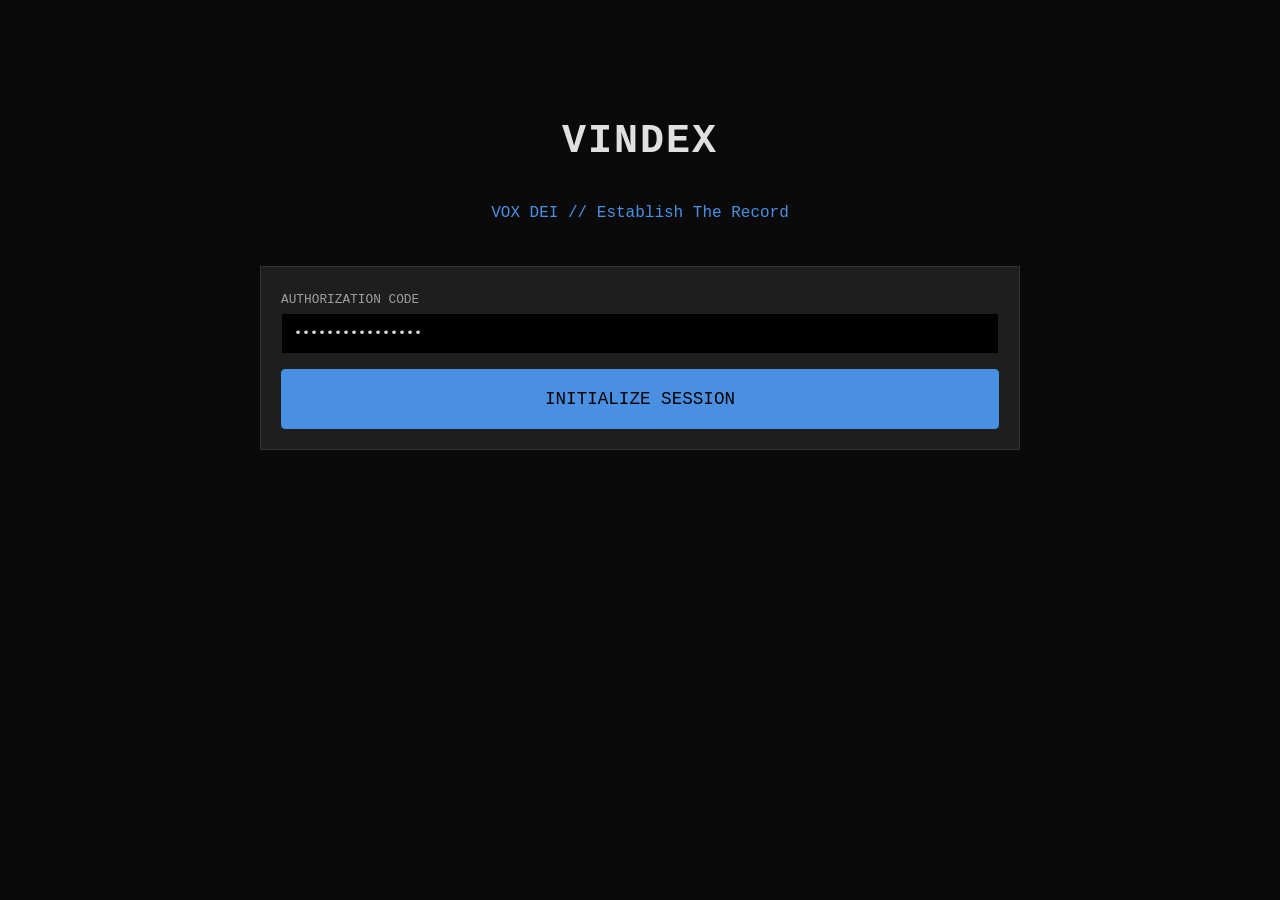
==== commit 9525348e: "Update index.html" ====
--- a/index.html
+++ b/index.html
@@ -4,8 +4,6 @@
   <meta charset="UTF-8">
   <meta name="viewport" content="width=device-width, initial-scale=1.0">
   <title>VINDEX | Front Gate</title>
-  <link rel="manifest" href="manifest.json">
-  <link rel="apple-touch-icon" href="assets/logo-192.png">
   <link rel="stylesheet" href="style.css">
 </head>
 <body>
--- a/style.css
+++ b/style.css
@@ -1,4 +1,8 @@
-/* Vindex Core Variables */
+/* Vindex Core Variables & Universal Reset */
+*, *::before, *::after {
+  box-sizing: border-box;
+}
+
 :root {
   --bg-color: #0a0a0a;
   --surface-color: #1e1e1e;
@@ -6,7 +10,6 @@
   --text-secondary: #9e9e9e;
   --accent-color: #4a90e2;
   --alert-color: #d32f2f;
-  --success-color: #2e7d32;
 }
 
 body {
@@ -51,7 +54,7 @@
   border: 1px solid var(--accent-color);
   padding: 15px;
   font-size: 1.1em;
-  font-family: inherit;
+  font-family: 'Courier New', Courier, monospace;
   text-transform: uppercase;
   text-align: center;
   text-decoration: none;
@@ -70,6 +73,17 @@
   color: #000;
 }
 
+/* Form Inputs */
+.vindex-input {
+  width: 100%;
+  background-color: #000;
+  border: 1px solid var(--surface-color);
+  color: var(--text-primary);
+  padding: 12px;
+  font-family: 'Courier New', Courier, monospace;
+  margin-bottom: 15px;
+}
+
 /* Playbook Cards */
 .playbook-card {
   background-color: var(--surface-color);
@@ -82,21 +96,56 @@
   background-color: #000;
   padding: 15px;
   border: 1px solid #333;
-  color: #4ade80; /* Terminal Green for scripts */
+  color: #4ade80;
   font-size: 0.95em;
   margin-top: 10px;
 }
 
-/* Form Inputs (For Login/Gate) */
-.vindex-input {
-  width: 100%;
-  background-color: #000;
-  border: 1px solid var(--surface-color);
-  color: var(--text-primary);
-  padding: 12px;
-  font-family: inherit;
-  margin-bottom: 15px;
-  box-sizing: border-box;
+/* Timeline Components */
+.timeline {
+  position: relative;
+  padding-left: 30px;
 }
-
-/* (The Timeline CSS from earlier remains exactly the same, append it here if needed) */+.timeline::before {
+  content: '';
+  position: absolute;
+  top: 0;
+  left: 11px;
+  height: 100%;
+  width: 2px;
+  background-color: var(--surface-color);
+}
+.timeline-item {
+  position: relative;
+  margin-bottom: 40px;
+}
+.timeline-marker {
+  position: absolute;
+  top: 5px;
+  left: -24px;
+  width: 10px;
+  height: 10px;
+  border-radius: 50%;
+  background-color: var(--accent-color);
+  border: 3px solid var(--bg-color);
+  box-shadow: 0 0 0 2px var(--accent-color);
+}
+.timeline-content {
+  background-color: var(--surface-color);
+  padding: 20px;
+  border-radius: 4px;
+  border-left: 3px solid var(--accent-color);
+}
+.timeline-marker.critical-gap {
+  background-color: var(--alert-color);
+  box-shadow: 0 0 0 2px var(--alert-color);
+}
+.timeline-content.critical-content {
+  border-left: 3px solid var(--alert-color);
+  background-color: rgba(211, 47, 47, 0.05);
+}
+.timestamp { font-size: 0.9em; color: var(--text-secondary); margin: 0 0 10px 0; }
+.event-title { margin: 0 0 10px 0; font-size: 1.2em; }
+.event-detail { font-family: sans-serif; line-height: 1.5; margin-bottom: 15px; }
+.evidence-tag { display: inline-block; background-color: #333; padding: 4px 8px; font-size: 0.8em; border-radius: 2px; }
+.alert-tag { background-color: var(--alert-color); color: white; }
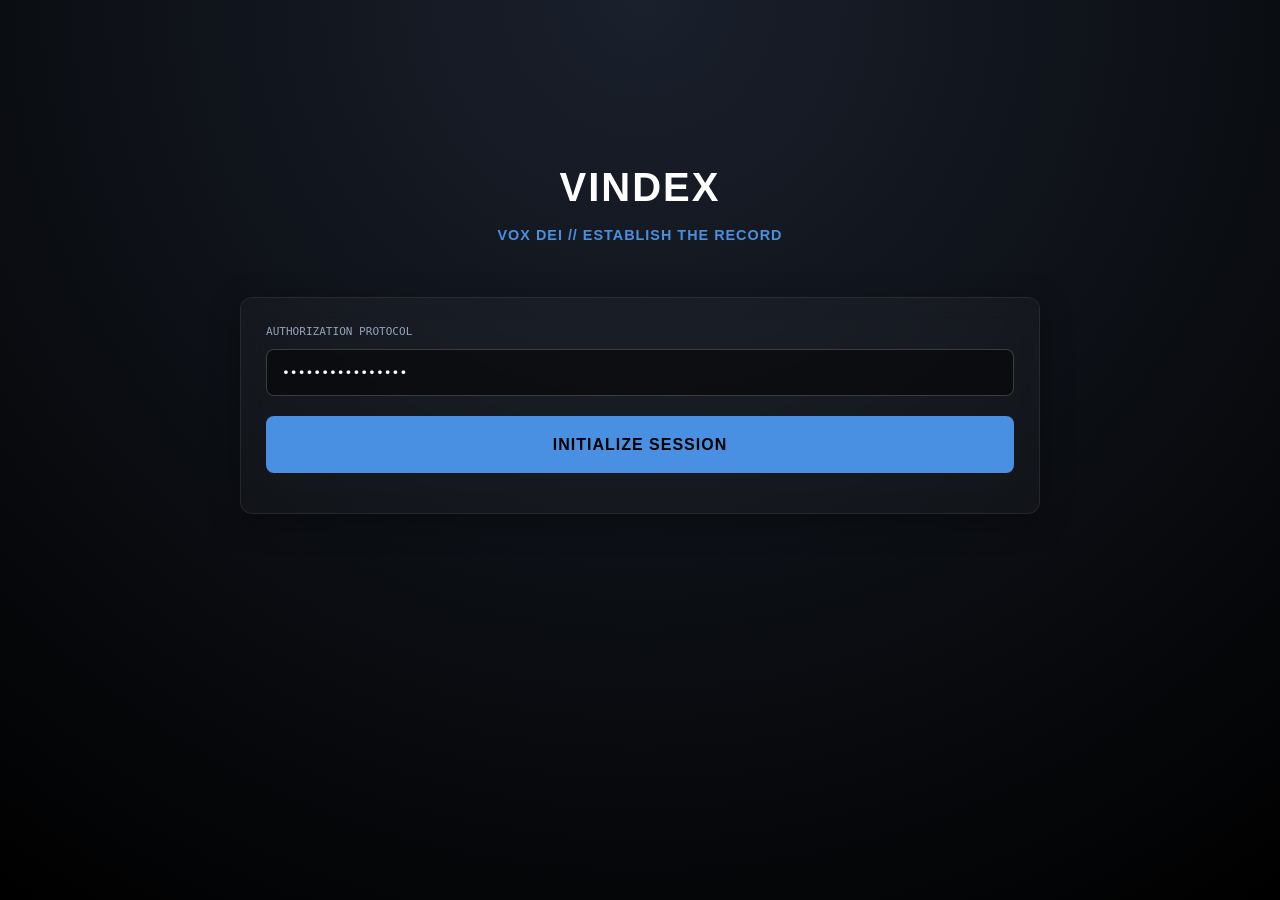
==== commit 45810d5e: "Update index.html" ====
--- a/index.html
+++ b/index.html
@@ -3,21 +3,21 @@
 <head>
   <meta charset="UTF-8">
   <meta name="viewport" content="width=device-width, initial-scale=1.0">
-  <title>VINDEX | Front Gate</title>
+  <title>VINDEX | Initialize</title>
   <link rel="stylesheet" href="style.css">
 </head>
 <body>
-  <div class="vindex-container" style="margin-top: 10vh; text-align: center;">
-    <h1 style="font-size: 2.5em; letter-spacing: 2px;">VINDEX</h1>
-    <p style="color: var(--accent-color); margin-bottom: 40px;">VOX DEI // Establish The Record</p>
+  <div class="vindex-container" style="margin-top: 15vh;">
+    <div class="header-title" style="border: none;">
+      <h1 style="font-size: 2.5em;">VINDEX</h1>
+      <p class="subtitle">VOX DEI // Establish The Record</p>
+    </div>
 
-    <div style="text-align: left; background-color: var(--surface-color); padding: 20px; border: 1px solid #333;">
-      <label style="color: var(--text-secondary); font-size: 0.8em;">AUTHORIZATION CODE</label>
-      <input type="password" class="vindex-input" placeholder="Enter standard protocol..." value="Manning-25CR1298">
-      
+    <div class="glass-card">
+      <label style="color: #94a3b8; font-size: 0.85em; margin-bottom: 8px; display: block; font-family: monospace;">AUTHORIZATION PROTOCOL</label>
+      <input type="password" class="vindex-input" value="Manning-25CR1298" readonly>
       <a href="dashboard.html" class="vindex-btn primary">INITIALIZE SESSION</a>
     </div>
   </div>
-  <script src="script.js"></script>
 </body>
 </html>
--- a/style.css
+++ b/style.css
@@ -1,151 +1,74 @@
-/* Vindex Core Variables & Universal Reset */
-*, *::before, *::after {
-  box-sizing: border-box;
-}
-
-:root {
-  --bg-color: #0a0a0a;
-  --surface-color: #1e1e1e;
-  --text-primary: #e0e0e0;
-  --text-secondary: #9e9e9e;
-  --accent-color: #4a90e2;
-  --alert-color: #d32f2f;
-}
+/* Vindex Glass UI Framework */
+* { box-sizing: border-box; margin: 0; padding: 0; }
 
 body {
-  background-color: var(--bg-color);
-  color: var(--text-primary);
-  font-family: 'Courier New', Courier, monospace;
-  margin: 0;
-  padding: 0;
+  background: radial-gradient(circle at 50% 0%, #1a202c, #000000);
+  background-attachment: fixed;
+  color: #e2e8f0;
+  font-family: -apple-system, BlinkMacSystemFont, "Segoe UI", Roboto, Helvetica, Arial, sans-serif;
+  min-height: 100vh;
   line-height: 1.6;
-}
-
-.vindex-container {
-  max-width: 800px;
-  margin: 0 auto;
   padding: 20px;
 }
 
-/* Headers */
-h1, h2, h3 { text-transform: uppercase; margin-top: 0; }
-.vindex-header {
-  border-bottom: 2px solid var(--surface-color);
-  padding-bottom: 15px;
-  margin-bottom: 30px;
-  text-align: center;
-}
-.vindex-header h1 { color: var(--text-primary); margin-bottom: 5px; font-size: 1.8em; }
-.vindex-header p { color: var(--text-secondary); margin: 0; font-size: 0.9em; }
+.vindex-container { max-width: 800px; margin: 0 auto; }
 
-/* Buttons & Navigation */
-.btn-grid {
-  display: grid;
-  grid-template-columns: 1fr;
-  gap: 15px;
-  margin-top: 20px;
+/* Glass Cards */
+.glass-card {
+  background: rgba(255, 255, 255, 0.03);
+  backdrop-filter: blur(12px);
+  -webkit-backdrop-filter: blur(12px);
+  border: 1px solid rgba(255, 255, 255, 0.08);
+  border-radius: 12px;
+  padding: 25px;
+  margin-bottom: 20px;
+  box-shadow: 0 8px 32px 0 rgba(0, 0, 0, 0.3);
 }
 
-.vindex-btn {
-  display: block;
-  width: 100%;
-  background-color: var(--surface-color);
-  color: var(--accent-color);
-  border: 1px solid var(--accent-color);
-  padding: 15px;
-  font-size: 1.1em;
-  font-family: 'Courier New', Courier, monospace;
-  text-transform: uppercase;
-  text-align: center;
-  text-decoration: none;
-  border-radius: 4px;
-  cursor: pointer;
-  transition: all 0.2s;
+.glass-card.alert-card {
+  border-left: 4px solid #ef4444;
+  background: linear-gradient(90deg, rgba(239, 68, 68, 0.05) 0%, rgba(255,255,255,0.03) 100%);
 }
 
-.vindex-btn:hover, .vindex-btn:active {
-  background-color: var(--accent-color);
-  color: #000;
+/* Typography */
+.header-title { text-align: center; margin-bottom: 30px; border-bottom: 1px solid rgba(255,255,255,0.1); padding-bottom: 20px; }
+h1 { font-size: 1.8em; letter-spacing: 2px; font-weight: 700; color: #ffffff; text-transform: uppercase; margin-bottom: 5px;}
+.subtitle { color: #4a90e2; font-size: 0.9em; font-weight: 600; text-transform: uppercase; letter-spacing: 1px;}
+.accent-text { color: #4a90e2; }
+
+/* Buttons */
+.vindex-btn {
+  display: block; width: 100%;
+  background: rgba(74, 144, 226, 0.1);
+  color: #4a90e2;
+  border: 1px solid rgba(74, 144, 226, 0.3);
+  border-radius: 8px;
+  padding: 16px; font-weight: 600; text-transform: uppercase;
+  text-align: center; text-decoration: none; transition: 0.3s;
+  margin-bottom: 15px; letter-spacing: 1px;
+}
+.vindex-btn:hover, .vindex-btn:active { background: rgba(74, 144, 226, 0.25); border-color: #4a90e2; }
+.vindex-btn.primary { background: #4a90e2; color: #000; font-weight: 800; border: none; }
+.vindex-btn.danger { background: rgba(239, 68, 68, 0.1); color: #ef4444; border-color: rgba(239, 68, 68, 0.3); }
+
+/* Inputs */
+.vindex-input {
+  width: 100%; background: rgba(0,0,0,0.5); border: 1px solid rgba(255,255,255,0.2);
+  color: #fff; padding: 15px; border-radius: 8px; font-family: monospace; margin-bottom: 20px; font-size: 1em;
 }
 
-.vindex-btn.primary {
-  background-color: var(--accent-color);
-  color: #000;
-}
+/* Timeline */
+.timeline { border-left: 2px solid rgba(255,255,255,0.1); margin-left: 10px; padding-left: 25px; margin-top: 20px; }
+.timeline-item { position: relative; margin-bottom: 40px; }
+.timeline-marker { position: absolute; left: -31px; top: 6px; width: 10px; height: 10px; border-radius: 50%; background: #4a90e2; box-shadow: 0 0 10px #4a90e2; }
+.timeline-marker.critical { background: #ef4444; box-shadow: 0 0 10px #ef4444; }
+.timestamp { font-family: monospace; color: #94a3b8; font-size: 0.9em; margin-bottom: 5px; }
+.event-title { font-size: 1.2em; color: #fff; margin-bottom: 10px; }
+.event-detail { color: #cbd5e1; margin-bottom: 15px; }
 
-/* Form Inputs */
-.vindex-input {
-  width: 100%;
-  background-color: #000;
-  border: 1px solid var(--surface-color);
-  color: var(--text-primary);
-  padding: 12px;
-  font-family: 'Courier New', Courier, monospace;
-  margin-bottom: 15px;
-}
+/* Evidence Tags */
+.evidence-tag { background: rgba(0,0,0,0.6); border: 1px solid rgba(255,255,255,0.2); padding: 6px 12px; border-radius: 6px; font-size: 0.85em; font-family: monospace; color: #4ade80; display: inline-block; }
+.evidence-tag.alert { color: #ef4444; border-color: rgba(239, 68, 68, 0.4); }
 
-/* Playbook Cards */
-.playbook-card {
-  background-color: var(--surface-color);
-  border-left: 4px solid var(--accent-color);
-  padding: 15px;
-  margin-bottom: 20px;
-}
-.playbook-card.alert { border-left-color: var(--alert-color); }
-.playbook-script {
-  background-color: #000;
-  padding: 15px;
-  border: 1px solid #333;
-  color: #4ade80;
-  font-size: 0.95em;
-  margin-top: 10px;
-}
-
-/* Timeline Components */
-.timeline {
-  position: relative;
-  padding-left: 30px;
-}
-.timeline::before {
-  content: '';
-  position: absolute;
-  top: 0;
-  left: 11px;
-  height: 100%;
-  width: 2px;
-  background-color: var(--surface-color);
-}
-.timeline-item {
-  position: relative;
-  margin-bottom: 40px;
-}
-.timeline-marker {
-  position: absolute;
-  top: 5px;
-  left: -24px;
-  width: 10px;
-  height: 10px;
-  border-radius: 50%;
-  background-color: var(--accent-color);
-  border: 3px solid var(--bg-color);
-  box-shadow: 0 0 0 2px var(--accent-color);
-}
-.timeline-content {
-  background-color: var(--surface-color);
-  padding: 20px;
-  border-radius: 4px;
-  border-left: 3px solid var(--accent-color);
-}
-.timeline-marker.critical-gap {
-  background-color: var(--alert-color);
-  box-shadow: 0 0 0 2px var(--alert-color);
-}
-.timeline-content.critical-content {
-  border-left: 3px solid var(--alert-color);
-  background-color: rgba(211, 47, 47, 0.05);
-}
-.timestamp { font-size: 0.9em; color: var(--text-secondary); margin: 0 0 10px 0; }
-.event-title { margin: 0 0 10px 0; font-size: 1.2em; }
-.event-detail { font-family: sans-serif; line-height: 1.5; margin-bottom: 15px; }
-.evidence-tag { display: inline-block; background-color: #333; padding: 4px 8px; font-size: 0.8em; border-radius: 2px; }
-.alert-tag { background-color: var(--alert-color); color: white; }+/* Playbook Scripts */
+.playbook-script { background: #000; padding: 15px; border-radius: 6px; border: 1px solid #333; color: #4ade80; font-family: monospace; font-size: 0.95em; margin-top: 15px; line-height: 1.5; }
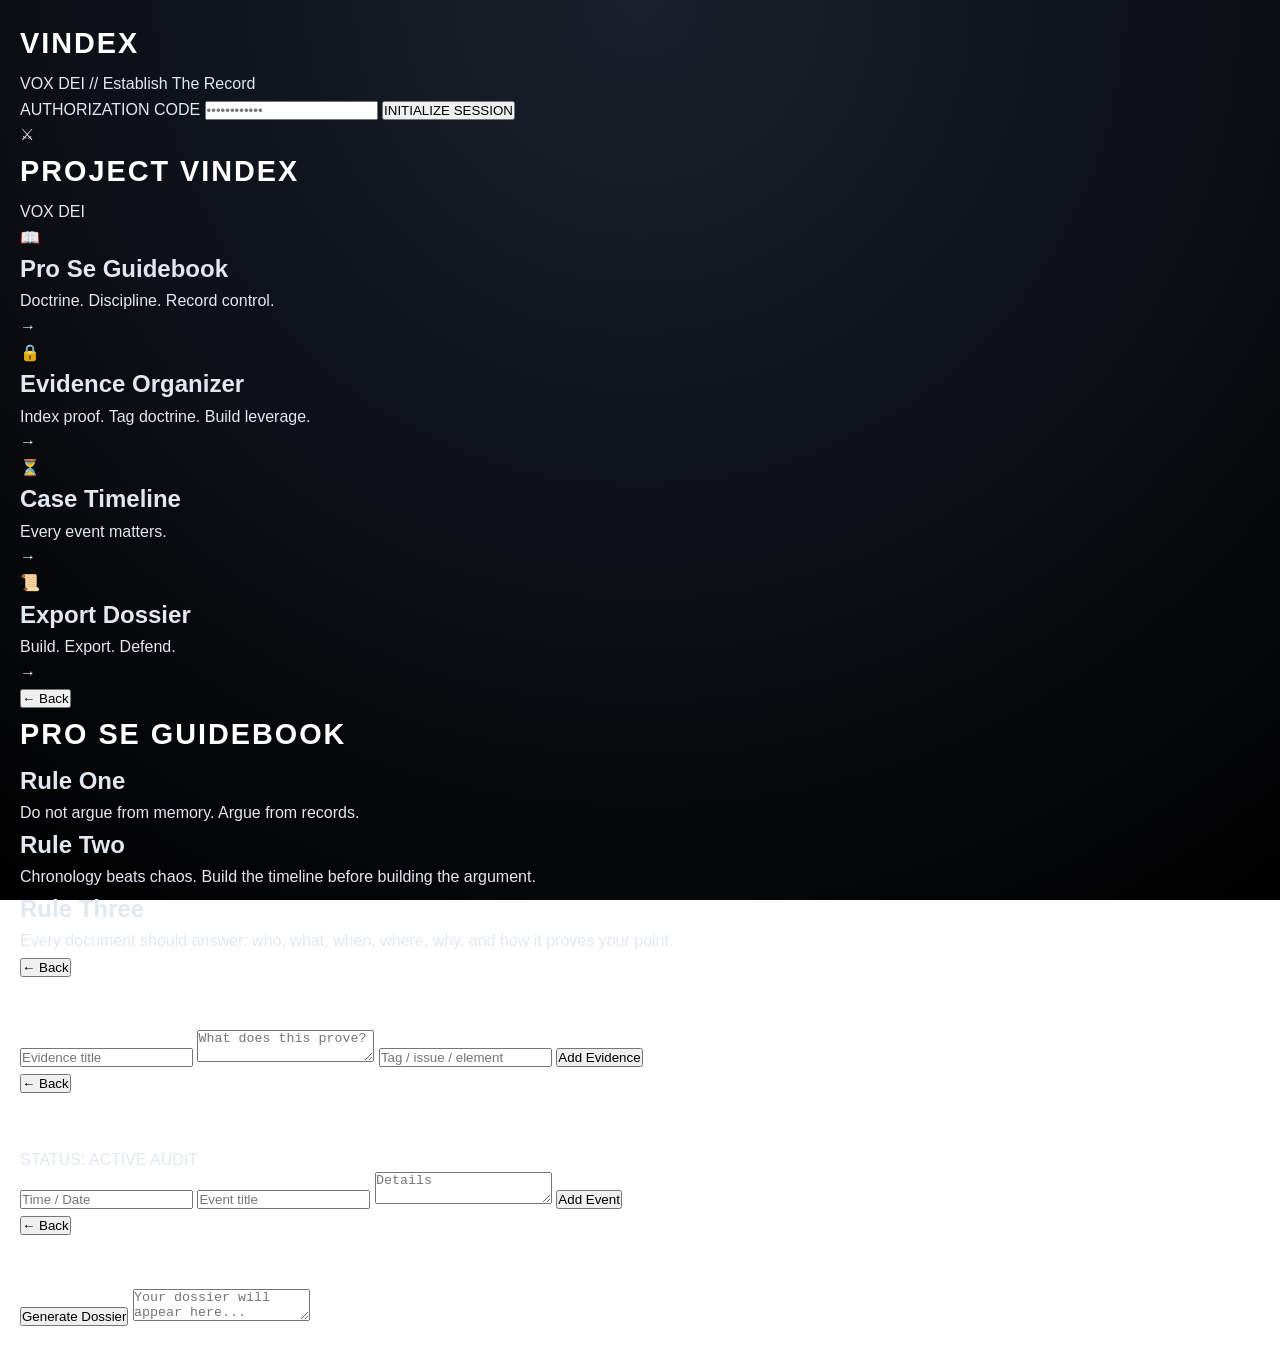
==== commit ae347c9f: "Update index.html" ====
--- a/index.html
+++ b/index.html
@@ -1,23 +1,135 @@
 <!DOCTYPE html>
 <html lang="en">
 <head>
-  <meta charset="UTF-8">
-  <meta name="viewport" content="width=device-width, initial-scale=1.0">
-  <title>VINDEX | Initialize</title>
-  <link rel="stylesheet" href="style.css">
+  <meta charset="UTF-8" />
+  <meta name="viewport" content="width=device-width, initial-scale=1.0" />
+
+  <title>Project Vindex</title>
+
+  <link rel="stylesheet" href="style.css?v=30000" />
+  <link rel="manifest" href="manifest.json" />
+
+  <meta name="theme-color" content="#05070b" />
 </head>
+
 <body>
-  <div class="vindex-container" style="margin-top: 15vh;">
-    <div class="header-title" style="border: none;">
-      <h1 style="font-size: 2.5em;">VINDEX</h1>
-      <p class="subtitle">VOX DEI // Establish The Record</p>
+
+  <!-- LOGIN / SPLASH -->
+  <section id="loginScreen" class="screen active">
+    <div class="login-box">
+      <h1>VINDEX</h1>
+      <p>VOX DEI // Establish The Record</p>
+
+      <label>AUTHORIZATION CODE</label>
+      <input id="authCode" type="password" placeholder="••••••••••••" />
+
+      <button onclick="initializeSession()">INITIALIZE SESSION</button>
+    </div>
+  </section>
+
+  <!-- DASHBOARD -->
+  <section id="dashboardScreen" class="screen">
+    <header class="hero">
+      <div class="sigil">⚔</div>
+      <h1>PROJECT VINDEX</h1>
+      <p>VOX DEI</p>
+    </header>
+
+    <main class="grid">
+
+      <div class="card" onclick="showScreen('guidebookScreen')">
+        <div class="icon">📖</div>
+        <h2>Pro Se Guidebook</h2>
+        <p>Doctrine. Discipline. Record control.</p>
+        <span>→</span>
+      </div>
+
+      <div class="card" onclick="showScreen('evidenceScreen')">
+        <div class="icon">🔒</div>
+        <h2>Evidence Organizer</h2>
+        <p>Index proof. Tag doctrine. Build leverage.</p>
+        <span>→</span>
+      </div>
+
+      <div class="card" onclick="showScreen('timelineScreen')">
+        <div class="icon">⏳</div>
+        <h2>Case Timeline</h2>
+        <p>Every event matters.</p>
+        <span>→</span>
+      </div>
+
+      <div class="card" onclick="showScreen('exportScreen')">
+        <div class="icon">📜</div>
+        <h2>Export Dossier</h2>
+        <p>Build. Export. Defend.</p>
+        <span>→</span>
+      </div>
+
+    </main>
+  </section>
+
+  <!-- GUIDEBOOK -->
+  <section id="guidebookScreen" class="screen page">
+    <button class="back" onclick="showScreen('dashboardScreen')">← Back</button>
+    <h1>PRO SE GUIDEBOOK</h1>
+
+    <div class="panel">
+      <h2>Rule One</h2>
+      <p>Do not argue from memory. Argue from records.</p>
     </div>
 
-    <div class="glass-card">
-      <label style="color: #94a3b8; font-size: 0.85em; margin-bottom: 8px; display: block; font-family: monospace;">AUTHORIZATION PROTOCOL</label>
-      <input type="password" class="vindex-input" value="Manning-25CR1298" readonly>
-      <a href="dashboard.html" class="vindex-btn primary">INITIALIZE SESSION</a>
+    <div class="panel">
+      <h2>Rule Two</h2>
+      <p>Chronology beats chaos. Build the timeline before building the argument.</p>
     </div>
-  </div>
+
+    <div class="panel">
+      <h2>Rule Three</h2>
+      <p>Every document should answer: who, what, when, where, why, and how it proves your point.</p>
+    </div>
+  </section>
+
+  <!-- EVIDENCE -->
+  <section id="evidenceScreen" class="screen page">
+    <button class="back" onclick="showScreen('dashboardScreen')">← Back</button>
+    <h1>EVIDENCE ORGANIZER</h1>
+
+    <div class="form-box">
+      <input id="evidenceTitle" placeholder="Evidence title" />
+      <textarea id="evidenceNotes" placeholder="What does this prove?"></textarea>
+      <input id="evidenceTag" placeholder="Tag / issue / element" />
+      <button onclick="addEvidence()">Add Evidence</button>
+    </div>
+
+    <div id="evidenceList" class="list"></div>
+  </section>
+
+  <!-- TIMELINE -->
+  <section id="timelineScreen" class="screen page">
+    <button class="back" onclick="showScreen('dashboardScreen')">← Back</button>
+    <h1>CASE CHRONOLOGY</h1>
+    <p class="status">STATUS: ACTIVE AUDIT</p>
+
+    <div class="form-box">
+      <input id="eventTime" placeholder="Time / Date" />
+      <input id="eventTitle" placeholder="Event title" />
+      <textarea id="eventNotes" placeholder="Details"></textarea>
+      <button onclick="addTimelineEvent()">Add Event</button>
+    </div>
+
+    <div id="timelineList" class="list"></div>
+  </section>
+
+  <!-- EXPORT -->
+  <section id="exportScreen" class="screen page">
+    <button class="back" onclick="showScreen('dashboardScreen')">← Back</button>
+    <h1>EXPORT DOSSIER</h1>
+
+    <button onclick="generateDossier()">Generate Dossier</button>
+
+    <textarea id="dossierOutput" readonly placeholder="Your dossier will appear here..."></textarea>
+  </section>
+
+  <script src="script.js?v=30000"></script>
 </body>
 </html>
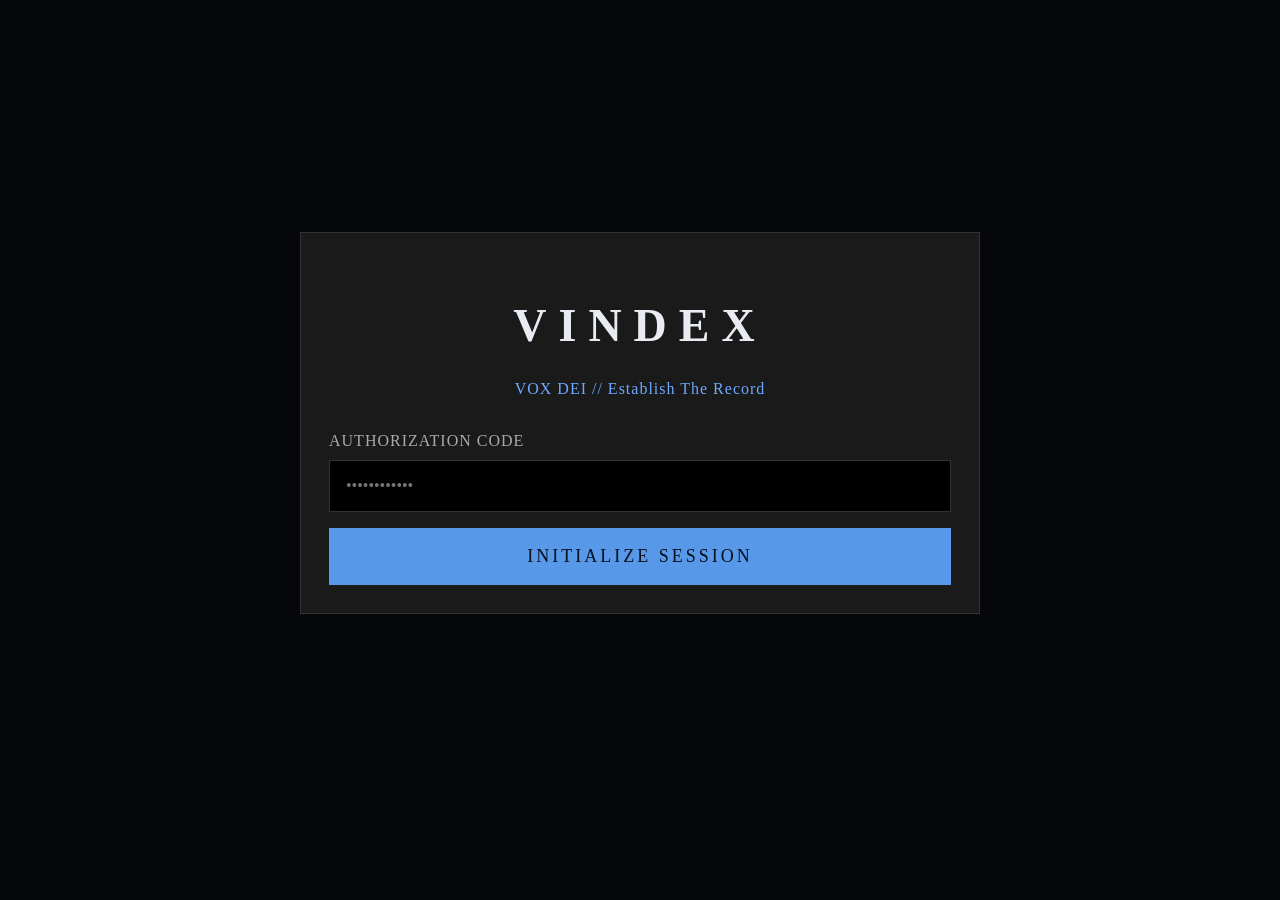
==== commit 6148880b: "Update index.html" ====
--- a/index.html
+++ b/index.html
@@ -6,28 +6,26 @@
 
   <title>Project Vindex</title>
 
-  <link rel="stylesheet" href="style.css?v=30000" />
-  <link rel="manifest" href="manifest.json" />
+  <link rel="stylesheet" href="./style.css?v=30001" />
+  <link rel="manifest" href="./manifest.json" />
 
   <meta name="theme-color" content="#05070b" />
 </head>
 
 <body>
 
-  <!-- LOGIN / SPLASH -->
   <section id="loginScreen" class="screen active">
     <div class="login-box">
       <h1>VINDEX</h1>
       <p>VOX DEI // Establish The Record</p>
 
-      <label>AUTHORIZATION CODE</label>
+      <label for="authCode">AUTHORIZATION CODE</label>
       <input id="authCode" type="password" placeholder="••••••••••••" />
 
-      <button onclick="initializeSession()">INITIALIZE SESSION</button>
+      <button type="button" onclick="initializeSession()">INITIALIZE SESSION</button>
     </div>
   </section>
 
-  <!-- DASHBOARD -->
   <section id="dashboardScreen" class="screen">
     <header class="hero">
       <div class="sigil">⚔</div>
@@ -36,7 +34,6 @@
     </header>
 
     <main class="grid">
-
       <div class="card" onclick="showScreen('guidebookScreen')">
         <div class="icon">📖</div>
         <h2>Pro Se Guidebook</h2>
@@ -64,13 +61,12 @@
         <p>Build. Export. Defend.</p>
         <span>→</span>
       </div>
-
     </main>
   </section>
 
-  <!-- GUIDEBOOK -->
   <section id="guidebookScreen" class="screen page">
-    <button class="back" onclick="showScreen('dashboardScreen')">← Back</button>
+    <button type="button" class="back" onclick="showScreen('dashboardScreen')">← Back</button>
+
     <h1>PRO SE GUIDEBOOK</h1>
 
     <div class="panel">
@@ -85,51 +81,51 @@
 
     <div class="panel">
       <h2>Rule Three</h2>
-      <p>Every document should answer: who, what, when, where, why, and how it proves your point.</p>
+      <p>Every document should answer who, what, when, where, why, and how it proves your point.</p>
     </div>
   </section>
 
-  <!-- EVIDENCE -->
   <section id="evidenceScreen" class="screen page">
-    <button class="back" onclick="showScreen('dashboardScreen')">← Back</button>
+    <button type="button" class="back" onclick="showScreen('dashboardScreen')">← Back</button>
+
     <h1>EVIDENCE ORGANIZER</h1>
 
     <div class="form-box">
-      <input id="evidenceTitle" placeholder="Evidence title" />
+      <input id="evidenceTitle" type="text" placeholder="Evidence title" />
       <textarea id="evidenceNotes" placeholder="What does this prove?"></textarea>
-      <input id="evidenceTag" placeholder="Tag / issue / element" />
-      <button onclick="addEvidence()">Add Evidence</button>
+      <input id="evidenceTag" type="text" placeholder="Tag / issue / element" />
+      <button type="button" onclick="addEvidence()">Add Evidence</button>
     </div>
 
     <div id="evidenceList" class="list"></div>
   </section>
 
-  <!-- TIMELINE -->
   <section id="timelineScreen" class="screen page">
-    <button class="back" onclick="showScreen('dashboardScreen')">← Back</button>
+    <button type="button" class="back" onclick="showScreen('dashboardScreen')">← Back</button>
+
     <h1>CASE CHRONOLOGY</h1>
     <p class="status">STATUS: ACTIVE AUDIT</p>
 
     <div class="form-box">
-      <input id="eventTime" placeholder="Time / Date" />
-      <input id="eventTitle" placeholder="Event title" />
+      <input id="eventTime" type="text" placeholder="Time / Date" />
+      <input id="eventTitle" type="text" placeholder="Event title" />
       <textarea id="eventNotes" placeholder="Details"></textarea>
-      <button onclick="addTimelineEvent()">Add Event</button>
+      <button type="button" onclick="addTimelineEvent()">Add Event</button>
     </div>
 
     <div id="timelineList" class="list"></div>
   </section>
 
-  <!-- EXPORT -->
   <section id="exportScreen" class="screen page">
-    <button class="back" onclick="showScreen('dashboardScreen')">← Back</button>
+    <button type="button" class="back" onclick="showScreen('dashboardScreen')">← Back</button>
+
     <h1>EXPORT DOSSIER</h1>
 
-    <button onclick="generateDossier()">Generate Dossier</button>
+    <button type="button" onclick="generateDossier()">Generate Dossier</button>
 
     <textarea id="dossierOutput" readonly placeholder="Your dossier will appear here..."></textarea>
   </section>
 
-  <script src="script.js?v=30000"></script>
+  <script src="./script.js?v=30001"></script>
 </body>
 </html>
--- a/style.css
+++ b/style.css
@@ -1,74 +1,241 @@
-/* Vindex Glass UI Framework */
-* { box-sizing: border-box; margin: 0; padding: 0; }
+* {
+  box-sizing: border-box;
+}
 
 body {
-  background: radial-gradient(circle at 50% 0%, #1a202c, #000000);
-  background-attachment: fixed;
-  color: #e2e8f0;
-  font-family: -apple-system, BlinkMacSystemFont, "Segoe UI", Roboto, Helvetica, Arial, sans-serif;
+  margin: 0;
+  background: #05070b;
+  color: #e8ecf2;
+  font-family: Georgia, "Times New Roman", serif;
+  letter-spacing: 1px;
+}
+
+.screen {
+  display: none;
   min-height: 100vh;
+  padding: 34px 22px;
+}
+
+.screen.active {
+  display: block;
+}
+
+.login-box {
+  max-width: 680px;
+  margin: 22vh auto 0;
+  padding: 28px;
+  background: #1a1a1a;
+  border: 1px solid #333;
+}
+
+.login-box h1 {
+  text-align: center;
+  font-size: 46px;
+  letter-spacing: 12px;
+  margin-bottom: 28px;
+}
+
+.login-box p {
+  text-align: center;
+  color: #6ea8ff;
+  font-size: 16px;
+  margin-bottom: 34px;
+}
+
+label {
+  display: block;
+  margin-bottom: 10px;
+  color: #aaa;
+}
+
+input,
+textarea {
+  width: 100%;
+  background: #000;
+  color: #fff;
+  border: 1px solid #333;
+  padding: 16px;
+  margin-bottom: 16px;
+  font-size: 16px;
+  font-family: Georgia, "Times New Roman", serif;
+}
+
+textarea {
+  min-height: 120px;
+  resize: vertical;
+}
+
+button {
+  width: 100%;
+  padding: 18px;
+  border: none;
+  background: #5799e8;
+  color: #06101f;
+  font-size: 18px;
+  letter-spacing: 3px;
+  font-family: Georgia, "Times New Roman", serif;
+  cursor: pointer;
+}
+
+button:active {
+  transform: scale(0.98);
+}
+
+.hero {
+  text-align: center;
+  padding: 28px 0 34px;
+  background: radial-gradient(circle, rgba(55, 92, 150, 0.25), transparent 60%);
+}
+
+.sigil {
+  font-size: 34px;
+  margin-bottom: 20px;
+}
+
+.hero h1 {
+  font-size: 36px;
+  letter-spacing: 8px;
+  margin: 0;
+}
+
+.hero p {
+  color: #bcc7d8;
+  letter-spacing: 8px;
+}
+
+.grid {
+  display: grid;
+  grid-template-columns: 1fr 1fr;
+  gap: 18px;
+  max-width: 900px;
+  margin: 0 auto;
+}
+
+.card {
+  min-height: 230px;
+  padding: 28px 18px;
+  border: 1px solid rgba(100, 150, 230, 0.45);
+  border-radius: 26px;
+  background: rgba(5, 12, 24, 0.86);
+  box-shadow: 0 0 24px rgba(90, 130, 200, 0.12);
+  text-align: center;
+  cursor: pointer;
+}
+
+.card .icon {
+  font-size: 36px;
+  margin-bottom: 20px;
+}
+
+.card h2 {
+  font-size: 24px;
+  letter-spacing: 3px;
+  margin: 0 0 18px;
+}
+
+.card p {
+  color: #cbd3df;
+  font-family: Arial, sans-serif;
+  letter-spacing: 0;
+  line-height: 1.4;
+}
+
+.card span {
+  display: block;
+  margin-top: 24px;
+  font-size: 26px;
+  color: #9cc4ff;
+}
+
+.page {
+  max-width: 850px;
+  margin: 0 auto;
+}
+
+.page h1 {
+  text-align: center;
+  font-size: 34px;
+  letter-spacing: 5px;
+  margin-top: 24px;
+}
+
+.back {
+  width: auto;
+  background: transparent;
+  color: #9cc4ff;
+  padding: 10px 0;
+  font-size: 18px;
+  text-align: left;
+}
+
+.status {
+  text-align: center;
+  color: #6ea8ff;
+  font-weight: bold;
+}
+
+.panel,
+.item,
+.form-box {
+  background: #111822;
+  border: 1px solid #2e3f5b;
+  padding: 20px;
+  margin: 18px 0;
+  border-radius: 14px;
+}
+
+.panel h2,
+.item h2 {
+  margin-top: 0;
+  color: #fff;
+}
+
+.panel p,
+.item p {
+  color: #d8dde6;
   line-height: 1.6;
-  padding: 20px;
-}
-
-.vindex-container { max-width: 800px; margin: 0 auto; }
-
-/* Glass Cards */
-.glass-card {
-  background: rgba(255, 255, 255, 0.03);
-  backdrop-filter: blur(12px);
-  -webkit-backdrop-filter: blur(12px);
-  border: 1px solid rgba(255, 255, 255, 0.08);
-  border-radius: 12px;
-  padding: 25px;
-  margin-bottom: 20px;
-  box-shadow: 0 8px 32px 0 rgba(0, 0, 0, 0.3);
-}
-
-.glass-card.alert-card {
-  border-left: 4px solid #ef4444;
-  background: linear-gradient(90deg, rgba(239, 68, 68, 0.05) 0%, rgba(255,255,255,0.03) 100%);
-}
-
-/* Typography */
-.header-title { text-align: center; margin-bottom: 30px; border-bottom: 1px solid rgba(255,255,255,0.1); padding-bottom: 20px; }
-h1 { font-size: 1.8em; letter-spacing: 2px; font-weight: 700; color: #ffffff; text-transform: uppercase; margin-bottom: 5px;}
-.subtitle { color: #4a90e2; font-size: 0.9em; font-weight: 600; text-transform: uppercase; letter-spacing: 1px;}
-.accent-text { color: #4a90e2; }
-
-/* Buttons */
-.vindex-btn {
-  display: block; width: 100%;
-  background: rgba(74, 144, 226, 0.1);
-  color: #4a90e2;
-  border: 1px solid rgba(74, 144, 226, 0.3);
-  border-radius: 8px;
-  padding: 16px; font-weight: 600; text-transform: uppercase;
-  text-align: center; text-decoration: none; transition: 0.3s;
-  margin-bottom: 15px; letter-spacing: 1px;
-}
-.vindex-btn:hover, .vindex-btn:active { background: rgba(74, 144, 226, 0.25); border-color: #4a90e2; }
-.vindex-btn.primary { background: #4a90e2; color: #000; font-weight: 800; border: none; }
-.vindex-btn.danger { background: rgba(239, 68, 68, 0.1); color: #ef4444; border-color: rgba(239, 68, 68, 0.3); }
-
-/* Inputs */
-.vindex-input {
-  width: 100%; background: rgba(0,0,0,0.5); border: 1px solid rgba(255,255,255,0.2);
-  color: #fff; padding: 15px; border-radius: 8px; font-family: monospace; margin-bottom: 20px; font-size: 1em;
-}
-
-/* Timeline */
-.timeline { border-left: 2px solid rgba(255,255,255,0.1); margin-left: 10px; padding-left: 25px; margin-top: 20px; }
-.timeline-item { position: relative; margin-bottom: 40px; }
-.timeline-marker { position: absolute; left: -31px; top: 6px; width: 10px; height: 10px; border-radius: 50%; background: #4a90e2; box-shadow: 0 0 10px #4a90e2; }
-.timeline-marker.critical { background: #ef4444; box-shadow: 0 0 10px #ef4444; }
-.timestamp { font-family: monospace; color: #94a3b8; font-size: 0.9em; margin-bottom: 5px; }
-.event-title { font-size: 1.2em; color: #fff; margin-bottom: 10px; }
-.event-detail { color: #cbd5e1; margin-bottom: 15px; }
-
-/* Evidence Tags */
-.evidence-tag { background: rgba(0,0,0,0.6); border: 1px solid rgba(255,255,255,0.2); padding: 6px 12px; border-radius: 6px; font-size: 0.85em; font-family: monospace; color: #4ade80; display: inline-block; }
-.evidence-tag.alert { color: #ef4444; border-color: rgba(239, 68, 68, 0.4); }
-
-/* Playbook Scripts */
-.playbook-script { background: #000; padding: 15px; border-radius: 6px; border: 1px solid #333; color: #4ade80; font-family: monospace; font-size: 0.95em; margin-top: 15px; line-height: 1.5; }+}
+
+.meta {
+  color: #75aaff;
+  font-size: 14px;
+}
+
+.delete-btn {
+  background: #2b1111;
+  color: #ff8c8c;
+  margin-top: 12px;
+  font-size: 14px;
+  padding: 12px;
+}
+
+#dossierOutput {
+  min-height: 420px;
+  margin-top: 20px;
+  font-family: monospace;
+  letter-spacing: 0;
+}
+
+@media (max-width: 700px) {
+  .grid {
+    grid-template-columns: 1fr 1fr;
+    gap: 14px;
+  }
+
+  .card {
+    min-height: 210px;
+    padding: 22px 12px;
+  }
+
+  .card h2 {
+    font-size: 21px;
+  }
+
+  .hero h1 {
+    font-size: 30px;
+  }
+
+  .login-box {
+    margin-top: 18vh;
+  }
+}
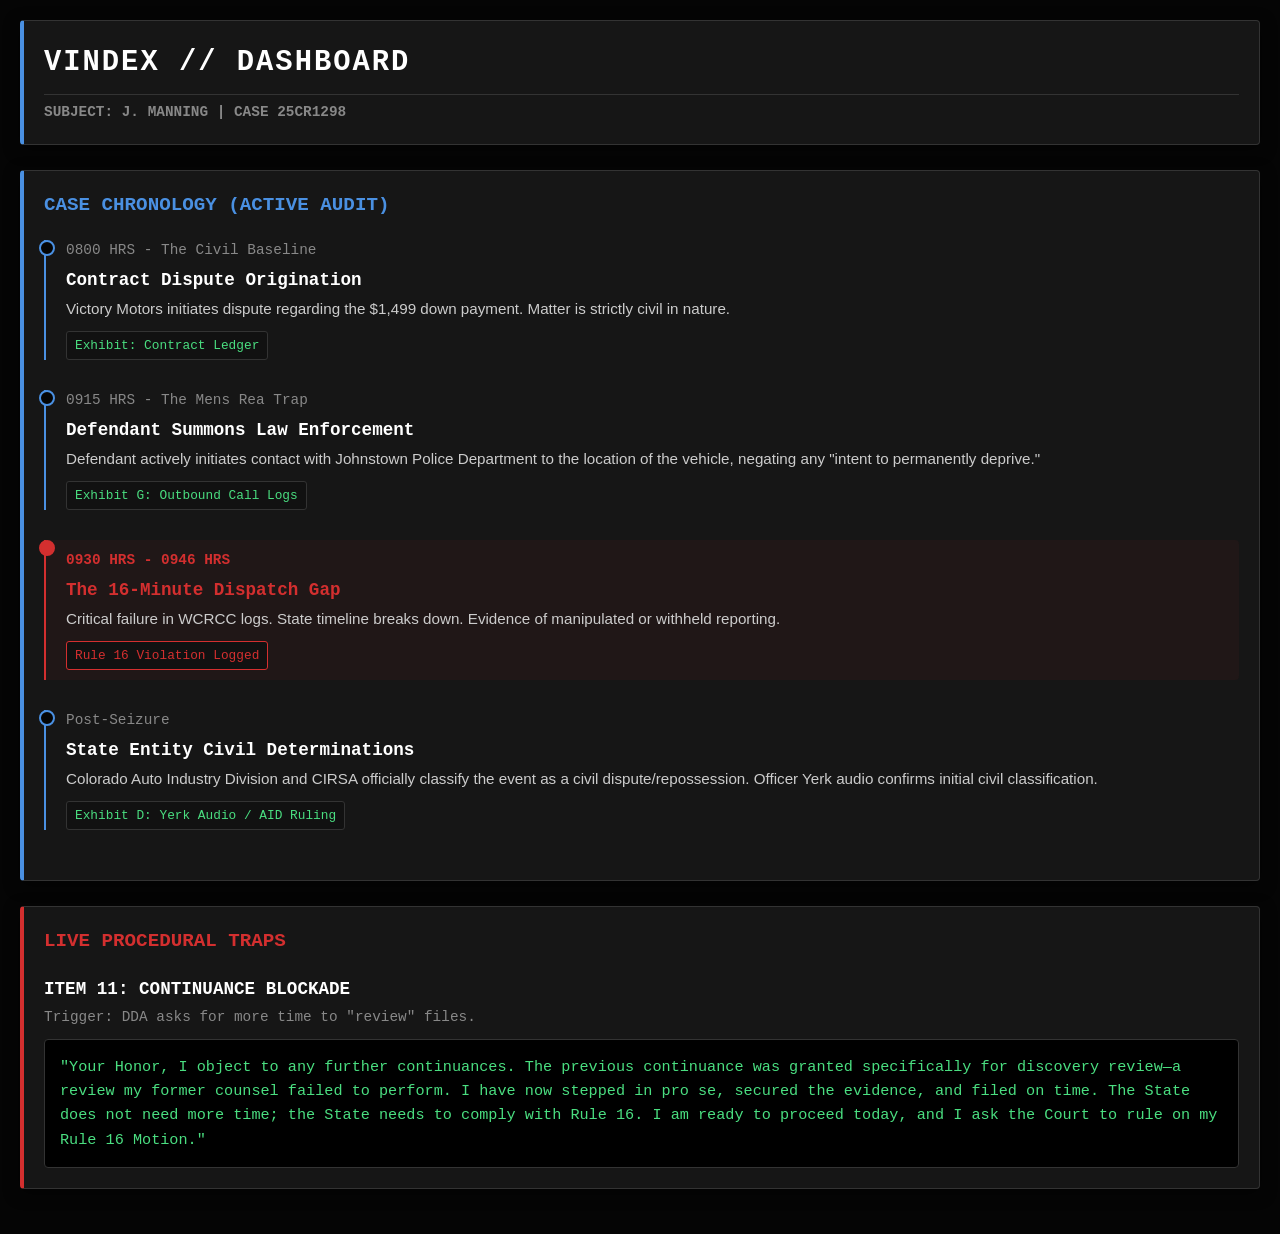
==== commit 15262f88: "Update index.html" ====
--- a/index.html
+++ b/index.html
@@ -1,131 +1,106 @@
 <!DOCTYPE html>
 <html lang="en">
 <head>
-  <meta charset="UTF-8" />
-  <meta name="viewport" content="width=device-width, initial-scale=1.0" />
-
-  <title>Project Vindex</title>
-
-  <link rel="stylesheet" href="./style.css?v=30001" />
-  <link rel="manifest" href="./manifest.json" />
-
-  <meta name="theme-color" content="#05070b" />
+  <meta charset="UTF-8">
+  <meta name="viewport" content="width=device-width, initial-scale=1.0">
+  <title>VINDEX | COMMAND</title>
+  <style>
+    /* HARDCODED ARMOR - CANNOT BE STRIPPED */
+    * { box-sizing: border-box; font-family: 'Courier New', monospace; }
+    body { background: #050505; color: #fff; margin: 0; padding: 20px; line-height: 1.5; }
+    
+    .glass-panel {
+      background: rgba(25, 25, 25, 0.9);
+      border: 1px solid #333;
+      border-left: 4px solid #4a90e2;
+      padding: 20px;
+      margin-bottom: 25px;
+      border-radius: 4px;
+      box-shadow: 0 4px 15px rgba(0,0,0,0.5);
+    }
+    
+    h1 { margin: 0 0 5px 0; font-size: 1.8em; text-transform: uppercase; letter-spacing: 2px; border-bottom: 1px solid #333; padding-bottom: 10px;}
+    h2 { color: #4a90e2; font-size: 1.2em; margin-top: 0; margin-bottom: 20px; text-transform: uppercase; }
+    
+    /* TIMELINE */
+    .timeline-item { margin-bottom: 30px; padding-left: 20px; border-left: 2px solid #4a90e2; position: relative;}
+    .timeline-item::before {
+      content: ''; position: absolute; left: -7px; top: 0; width: 12px; height: 12px; background: #050505; border: 2px solid #4a90e2; border-radius: 50%;
+    }
+    .timeline-item.critical { border-left-color: #d32f2f; background: rgba(211, 47, 47, 0.05); padding-top: 10px; padding-bottom: 10px; border-radius: 0 4px 4px 0;}
+    .timeline-item.critical::before { border-color: #d32f2f; background: #d32f2f; }
+    
+    .ts { font-size: 0.9em; color: #888; margin-bottom: 5px; display: block; }
+    .event-title { font-size: 1.1em; font-weight: bold; color: #fff; }
+    .event-desc { color: #ccc; font-family: sans-serif; font-size: 0.95em; display: block; margin-top: 5px; }
+    .tag { background: #111; padding: 4px 8px; font-size: 0.8em; border: 1px solid #333; border-radius: 3px; display: inline-block; margin-top: 10px; color: #4ade80;}
+    
+    /* PLAYBOOK SCRIPT */
+    .script-box {
+      background: #000; padding: 15px; border: 1px solid #333; color: #4ade80; 
+      font-size: 0.95em; line-height: 1.6; margin-top: 10px; border-radius: 4px;
+    }
+  </style>
 </head>
-
 <body>
 
-  <section id="loginScreen" class="screen active">
-    <div class="login-box">
-      <h1>VINDEX</h1>
-      <p>VOX DEI // Establish The Record</p>
+  <div class="glass-panel">
+    <h1>VINDEX // DASHBOARD</h1>
+    <span style="color: #888; font-size: 0.9em; font-weight: bold;">SUBJECT: J. MANNING | CASE 25CR1298</span>
+  </div>
 
-      <label for="authCode">AUTHORIZATION CODE</label>
-      <input id="authCode" type="password" placeholder="••••••••••••" />
-
-      <button type="button" onclick="initializeSession()">INITIALIZE SESSION</button>
-    </div>
-  </section>
-
-  <section id="dashboardScreen" class="screen">
-    <header class="hero">
-      <div class="sigil">⚔</div>
-      <h1>PROJECT VINDEX</h1>
-      <p>VOX DEI</p>
-    </header>
-
-    <main class="grid">
-      <div class="card" onclick="showScreen('guidebookScreen')">
-        <div class="icon">📖</div>
-        <h2>Pro Se Guidebook</h2>
-        <p>Doctrine. Discipline. Record control.</p>
-        <span>→</span>
-      </div>
-
-      <div class="card" onclick="showScreen('evidenceScreen')">
-        <div class="icon">🔒</div>
-        <h2>Evidence Organizer</h2>
-        <p>Index proof. Tag doctrine. Build leverage.</p>
-        <span>→</span>
-      </div>
-
-      <div class="card" onclick="showScreen('timelineScreen')">
-        <div class="icon">⏳</div>
-        <h2>Case Timeline</h2>
-        <p>Every event matters.</p>
-        <span>→</span>
-      </div>
-
-      <div class="card" onclick="showScreen('exportScreen')">
-        <div class="icon">📜</div>
-        <h2>Export Dossier</h2>
-        <p>Build. Export. Defend.</p>
-        <span>→</span>
-      </div>
-    </main>
-  </section>
-
-  <section id="guidebookScreen" class="screen page">
-    <button type="button" class="back" onclick="showScreen('dashboardScreen')">← Back</button>
-
-    <h1>PRO SE GUIDEBOOK</h1>
-
-    <div class="panel">
-      <h2>Rule One</h2>
-      <p>Do not argue from memory. Argue from records.</p>
+  <div class="glass-panel">
+    <h2>CASE CHRONOLOGY (ACTIVE AUDIT)</h2>
+    
+    <div class="timeline-item">
+      <span class="ts">0800 HRS - The Civil Baseline</span>
+      <span class="event-title">Contract Dispute Origination</span>
+      <span class="event-desc">Victory Motors initiates dispute regarding the $1,499 down payment. Matter is strictly civil in nature.</span>
+      <span class="tag">Exhibit: Contract Ledger</span>
     </div>
 
-    <div class="panel">
-      <h2>Rule Two</h2>
-      <p>Chronology beats chaos. Build the timeline before building the argument.</p>
+    <div class="timeline-item">
+      <span class="ts">0915 HRS - The Mens Rea Trap</span>
+      <span class="event-title">Defendant Summons Law Enforcement</span>
+      <span class="event-desc">Defendant actively initiates contact with Johnstown Police Department to the location of the vehicle, negating any "intent to permanently deprive."</span>
+      <span class="tag">Exhibit G: Outbound Call Logs</span>
     </div>
 
-    <div class="panel">
-      <h2>Rule Three</h2>
-      <p>Every document should answer who, what, when, where, why, and how it proves your point.</p>
-    </div>
-  </section>
-
-  <section id="evidenceScreen" class="screen page">
-    <button type="button" class="back" onclick="showScreen('dashboardScreen')">← Back</button>
-
-    <h1>EVIDENCE ORGANIZER</h1>
-
-    <div class="form-box">
-      <input id="evidenceTitle" type="text" placeholder="Evidence title" />
-      <textarea id="evidenceNotes" placeholder="What does this prove?"></textarea>
-      <input id="evidenceTag" type="text" placeholder="Tag / issue / element" />
-      <button type="button" onclick="addEvidence()">Add Evidence</button>
+    <div class="timeline-item critical">
+      <span class="ts" style="color: #d32f2f; font-weight: bold;">0930 HRS - 0946 HRS</span>
+      <span class="event-title" style="color: #d32f2f;">The 16-Minute Dispatch Gap</span>
+      <span class="event-desc">Critical failure in WCRCC logs. State timeline breaks down. Evidence of manipulated or withheld reporting.</span>
+      <span class="tag" style="color: #d32f2f; border-color: #d32f2f;">Rule 16 Violation Logged</span>
     </div>
 
-    <div id="evidenceList" class="list"></div>
-  </section>
+    <div class="timeline-item">
+      <span class="ts">Post-Seizure</span>
+      <span class="event-title">State Entity Civil Determinations</span>
+      <span class="event-desc">Colorado Auto Industry Division and CIRSA officially classify the event as a civil dispute/repossession. Officer Yerk audio confirms initial civil classification.</span>
+      <span class="tag">Exhibit D: Yerk Audio / AID Ruling</span>
+    </div>
+  </div>
 
-  <section id="timelineScreen" class="screen page">
-    <button type="button" class="back" onclick="showScreen('dashboardScreen')">← Back</button>
+  <div class="glass-panel" style="border-left-color: #d32f2f;">
+    <h2 style="color: #d32f2f;">LIVE PROCEDURAL TRAPS</h2>
+    
+    <span class="event-title">ITEM 11: CONTINUANCE BLOCKADE</span>
+    <span style="color: #888; font-size: 0.9em; display: block; margin-top: 5px;">Trigger: DDA asks for more time to "review" files.</span>
+    
+    <div class="script-box">
+      "Your Honor, I object to any further continuances. The previous continuance was granted specifically for discovery review—a review my former counsel failed to perform. I have now stepped in pro se, secured the evidence, and filed on time. The State does not need more time; the State needs to comply with Rule 16. I am ready to proceed today, and I ask the Court to rule on my Rule 16 Motion."
+    </div>
+  </div>
 
-    <h1>CASE CHRONOLOGY</h1>
-    <p class="status">STATUS: ACTIVE AUDIT</p>
+  <script>
+    if ('serviceWorker' in navigator) {
+      navigator.serviceWorker.getRegistrations().then(function(registrations) {
+        for(let registration of registrations) {
+          registration.unregister();
+        }
+      });
+    }
+  </script>
 
-    <div class="form-box">
-      <input id="eventTime" type="text" placeholder="Time / Date" />
-      <input id="eventTitle" type="text" placeholder="Event title" />
-      <textarea id="eventNotes" placeholder="Details"></textarea>
-      <button type="button" onclick="addTimelineEvent()">Add Event</button>
-    </div>
-
-    <div id="timelineList" class="list"></div>
-  </section>
-
-  <section id="exportScreen" class="screen page">
-    <button type="button" class="back" onclick="showScreen('dashboardScreen')">← Back</button>
-
-    <h1>EXPORT DOSSIER</h1>
-
-    <button type="button" onclick="generateDossier()">Generate Dossier</button>
-
-    <textarea id="dossierOutput" readonly placeholder="Your dossier will appear here..."></textarea>
-  </section>
-
-  <script src="./script.js?v=30001"></script>
 </body>
 </html>
